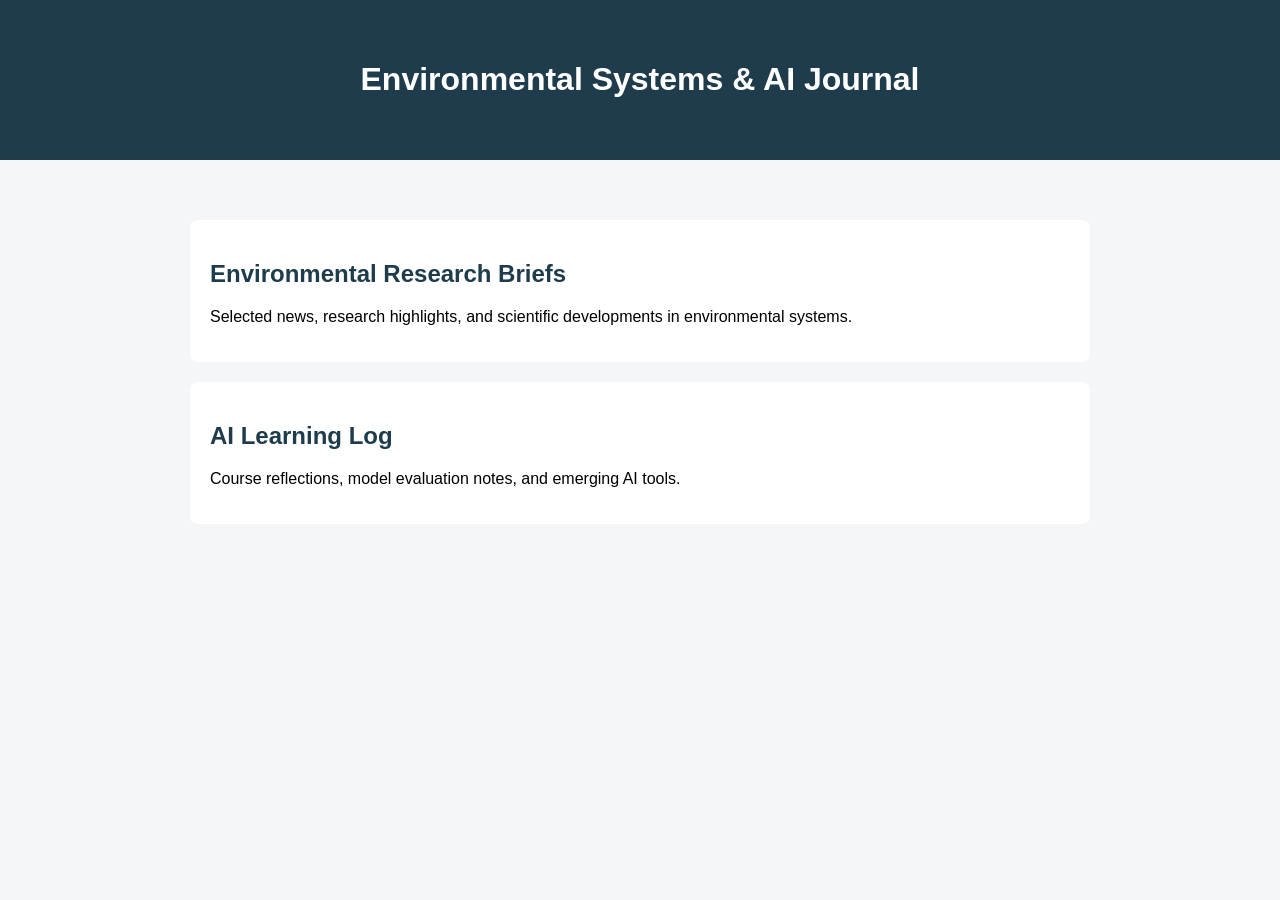
==== blog.html @ 83a3c61f "Update blog.html" ====
<!DOCTYPE html>
<html>
<head>
<meta charset="UTF-8">
<title>Environmental Systems & AI Research Notes</title>
<style>
body {
  font-family: Arial, sans-serif;
  margin: 0;
  background: #f4f6f8;
}
.header {
  background: #1f3c4d;
  color: white;
  padding: 40px;
  text-align: center;
}
.section {
  max-width: 900px;
  margin: 40px auto;
  padding: 20px;
}
.post {
  background: white;
  padding: 20px;
  margin-bottom: 20px;
  border-radius: 8px;
}
h2 {
  color: #1f3c4d;
}
a {
  color: #1f3c4d;
  text-decoration: none;
}
</style>
</head>

<body>

<div class="header">
 <h1>Environmental Systems & AI Journal</h1>
</div>

<div class="section">

<div class="post">
 <h2>Environmental Research Briefs</h2>
<p>Selected news, research highlights, and scientific developments in environmental systems.</p>
</div>

<div class="post">
 <h2>AI Learning Log</h2>
<p>Course reflections, model evaluation notes, and emerging AI tools.</p>
</div>

</div>

</body>
</html>
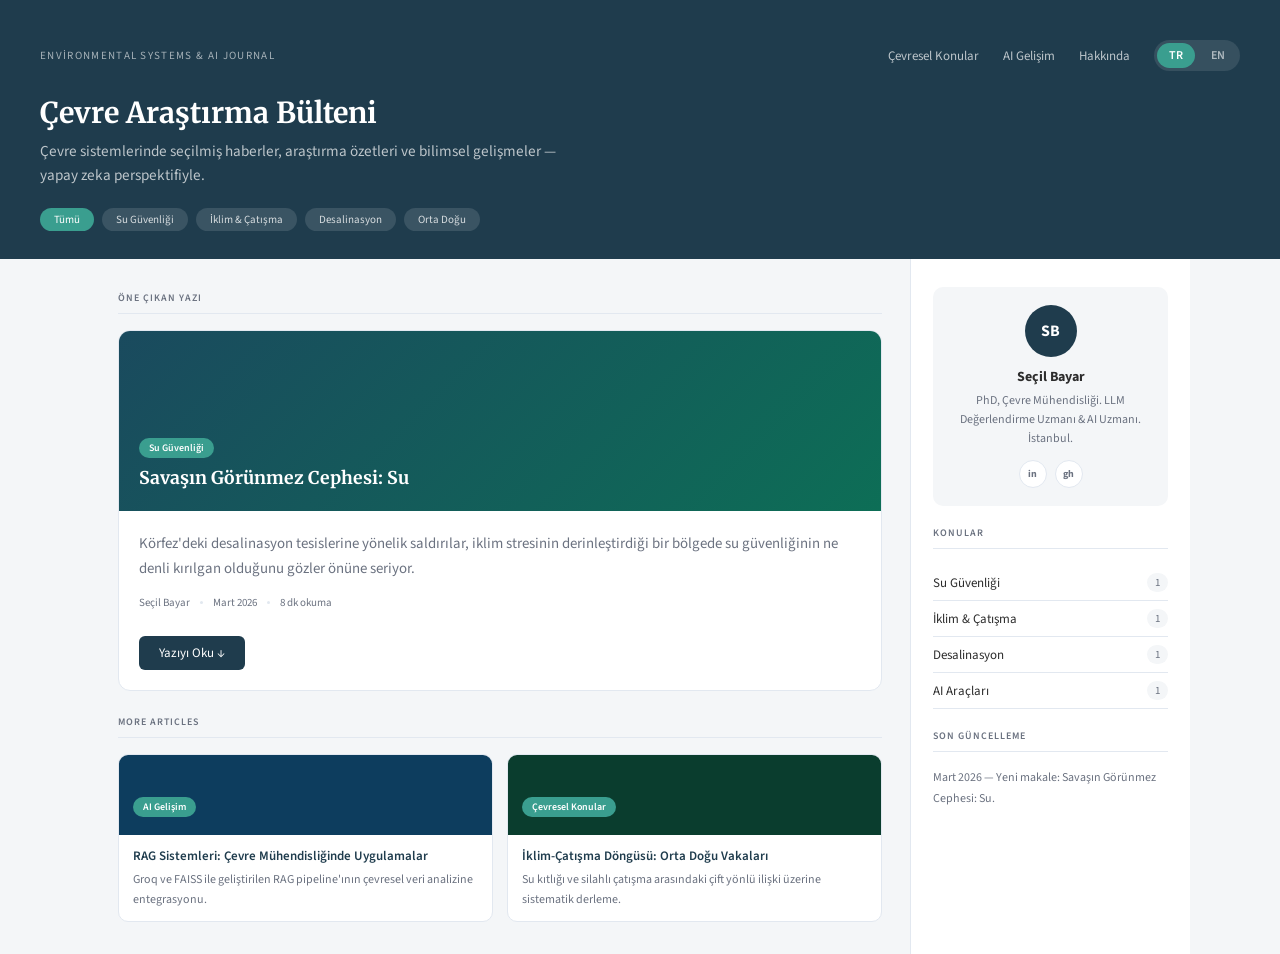
==== commit 8aa9f99f: "Update blog.html" ====
--- a/blog.html
+++ b/blog.html
@@ -1,60 +1,412 @@
 <!DOCTYPE html>
-<html>
+<html lang="tr">
 <head>
-<meta charset="UTF-8">
-<title>Environmental Systems & AI Research Notes</title>
-<style>
-body {
-  font-family: Arial, sans-serif;
-  margin: 0;
-  background: #f4f6f8;
+  <meta charset="UTF-8">
+  <meta name="viewport" content="width=device-width, initial-scale=1.0">
+  <title>Environmental Systems & AI Journal</title>
+  <link href="https://fonts.googleapis.com/css2?family=Merriweather:ital,wght@0,400;0,700;1,400&family=Source+Sans+3:wght@400;600;700&display=swap" rel="stylesheet">
+  <style>
+    :root { --teal-dark:#1f3c4d; --teal-mid:#2a5068; --accent:#3a9e8f; --accent-light:#e6f4f1; --bg:#f4f6f8; --white:#ffffff; --text:#2c2c2c; --text-muted:#6b7280; --border:#e2e8f0; }
+    * { box-sizing:border-box; margin:0; padding:0; }
+    body { font-family:'Source Sans 3',sans-serif; background:var(--bg); color:var(--text); }
+    .header { background:var(--teal-dark); color:white; padding:40px 40px 28px; }
+    .header-top { display:flex; justify-content:space-between; align-items:center; margin-bottom:24px; flex-wrap:wrap; gap:12px; }
+    .logo { font-size:11px; letter-spacing:0.12em; opacity:0.6; text-transform:uppercase; }
+    .header-right { display:flex; align-items:center; gap:24px; }
+    .nav { display:flex; gap:24px; }
+    .nav a { color:rgba(255,255,255,0.7); text-decoration:none; font-size:13px; }
+    .nav a:hover { color:white; }
+    .lang-switch { display:flex; gap:4px; background:rgba(255,255,255,0.1); border-radius:20px; padding:3px; }
+    .lang-btn { background:none; border:none; color:rgba(255,255,255,0.6); font-size:12px; font-weight:600; padding:4px 12px; border-radius:16px; cursor:pointer; font-family:'Source Sans 3',sans-serif; transition:all 0.2s; }
+    .lang-btn.active { background:var(--accent); color:white; }
+    .header h1 { font-family:'Merriweather',serif; font-size:1.8rem; font-weight:700; margin-bottom:8px; }
+    .header p { font-size:0.95rem; opacity:0.7; max-width:520px; line-height:1.6; }
+    .filter-row { display:flex; gap:8px; flex-wrap:wrap; margin-top:20px; }
+    .filter-pill { background:rgba(255,255,255,0.12); color:rgba(255,255,255,0.8); font-size:11px; padding:4px 14px; border-radius:20px; cursor:pointer; }
+    .filter-pill.active { background:var(--accent); color:white; }
+    .body-wrap { display:grid; grid-template-columns:1fr 280px; max-width:1100px; margin:0 auto; }
+    .main-col { padding:32px 28px; }
+    .sidebar { background:white; border-left:1px solid var(--border); padding:28px 22px; }
+    .section-label { font-size:10px; letter-spacing:0.1em; text-transform:uppercase; color:var(--text-muted); font-weight:600; margin-bottom:16px; padding-bottom:8px; border-bottom:0.5px solid var(--border); }
+    .featured-card { background:white; border:1px solid var(--border); border-radius:12px; overflow:hidden; margin-bottom:24px; }
+    .featured-img { height:180px; background:linear-gradient(135deg,#1a4a5e 0%,#0d6e56 100%); display:flex; align-items:flex-end; padding:20px; }
+    .tag { display:inline-block; background:var(--accent); color:white; font-size:10px; font-weight:600; padding:3px 10px; border-radius:12px; margin-bottom:8px; }
+    .featured-title { color:white; font-family:'Merriweather',serif; font-size:1.1rem; font-weight:700; line-height:1.4; }
+    .card-body { padding:20px; }
+    .card-body p { font-size:0.93rem; color:var(--text-muted); line-height:1.7; margin-bottom:14px; }
+    .card-meta { display:flex; align-items:center; gap:10px; font-size:11px; color:var(--text-muted); }
+    .meta-dot { width:3px; height:3px; border-radius:50%; background:var(--border); }
+    .read-more-btn { background:var(--teal-dark); color:white; border:none; padding:8px 20px; border-radius:6px; font-size:13px; cursor:pointer; font-family:'Source Sans 3',sans-serif; margin-top:4px; }
+    .read-more-btn:hover { background:var(--teal-mid); }
+    .article-content { display:none; padding:24px; border-top:1px solid var(--border); }
+    .article-content.open { display:block; }
+    .article-content h2 { font-family:'Merriweather',serif; font-size:1.05rem; color:var(--teal-dark); margin:24px 0 10px; }
+    .article-content h2:first-child { margin-top:0; }
+    .article-content p { font-size:0.95rem; line-height:1.85; color:#444; margin-bottom:14px; }
+    .map-wrap { margin:20px 0; border-radius:10px; overflow:hidden; border:1px solid var(--border); }
+    .references { background:var(--bg); border-radius:8px; padding:16px 20px; margin-top:20px; }
+    .references h3 { font-size:12px; font-weight:700; letter-spacing:0.08em; text-transform:uppercase; color:var(--text-muted); margin-bottom:10px; }
+    .references ol { padding-left:18px; }
+    .references li { font-size:12px; color:var(--text-muted); line-height:1.7; margin-bottom:4px; }
+    .card-grid { display:grid; grid-template-columns:1fr 1fr; gap:14px; margin-top:8px; }
+    .small-card { background:white; border:1px solid var(--border); border-radius:10px; overflow:hidden; }
+    .small-card-img { height:80px; display:flex; align-items:flex-end; padding:10px 14px; }
+    .small-card-img.blue { background:#0d3d5e; }
+    .small-card-img.green { background:#0a3d2e; }
+    .small-card-body { padding:12px 14px; }
+    .small-card-body h4 { font-size:13px; font-weight:600; margin-bottom:5px; color:var(--teal-dark); line-height:1.4; }
+    .small-card-body p { font-size:12px; color:var(--text-muted); line-height:1.6; }
+    .about-box { background:var(--bg); border-radius:10px; padding:18px; margin-bottom:20px; text-align:center; }
+    .avatar { width:52px; height:52px; border-radius:50%; background:var(--teal-dark); display:flex; align-items:center; justify-content:center; margin:0 auto 10px; font-size:16px; font-weight:700; color:white; }
+    .about-box h3 { font-size:14px; font-weight:700; margin-bottom:4px; }
+    .about-box p { font-size:12px; color:var(--text-muted); line-height:1.6; margin-bottom:12px; }
+    .social-row { display:flex; justify-content:center; gap:8px; }
+    .social-btn { width:28px; height:28px; border-radius:50%; background:white; border:1px solid var(--border); display:flex; align-items:center; justify-content:center; font-size:10px; color:var(--text-muted); text-decoration:none; font-weight:700; }
+    .social-btn:hover { background:var(--teal-dark); color:white; }
+    .topics-box { margin-bottom:20px; }
+    .topic-item { display:flex; justify-content:space-between; align-items:center; padding:8px 0; border-bottom:0.5px solid var(--border); font-size:13px; }
+    .topic-count { font-size:11px; color:var(--text-muted); background:var(--bg); padding:2px 8px; border-radius:10px; }
+    .update-box { font-size:12px; color:var(--text-muted); line-height:1.7; }
+    @media(max-width:768px){ .body-wrap{grid-template-columns:1fr;} .sidebar{border-left:none;border-top:1px solid var(--border);} .card-grid{grid-template-columns:1fr;} .header{padding:28px 20px 20px;} .main-col{padding:20px 16px;} }
+    .comment-section { margin-top:28px; padding-top:24px; border-top:1px solid var(--border); }
+    .comment-title { font-family:'Merriweather',serif; font-size:1rem; color:var(--teal-dark); margin-bottom:16px; }
+    .comment-form { display:flex; flex-direction:column; gap:10px; margin-bottom:24px; }
+    .comment-input { padding:10px 14px; border:1px solid var(--border); border-radius:8px; font-size:13px; font-family:'Source Sans 3',sans-serif; background:var(--bg); color:var(--text); outline:none; }
+    .comment-input:focus { border-color:var(--accent); }
+    .comment-textarea { padding:10px 14px; border:1px solid var(--border); border-radius:8px; font-size:13px; font-family:'Source Sans 3',sans-serif; background:var(--bg); color:var(--text); resize:vertical; min-height:90px; outline:none; }
+    .comment-textarea:focus { border-color:var(--accent); }
+    .comment-btn { align-self:flex-start; background:var(--teal-dark); color:white; border:none; padding:9px 22px; border-radius:6px; font-size:13px; cursor:pointer; font-family:'Source Sans 3',sans-serif; }
+    .comment-btn:hover { background:var(--teal-mid); }
+    .comment-item { background:var(--bg); border-radius:8px; padding:14px 16px; margin-bottom:10px; }
+    .comment-item-name { font-size:13px; font-weight:600; color:var(--teal-dark); margin-bottom:4px; }
+    .comment-item-text { font-size:13px; color:#444; line-height:1.6; }
+    .comment-item-date { font-size:11px; color:var(--text-muted); margin-top:4px; }
+  </style>
+</head>
+<body>
+
+<div class="header">
+  <div class="header-top">
+    <div class="logo">Environmental Systems & AI Journal</div>
+    <div class="header-right">
+      <nav class="nav">
+        <a href="#" class="lang-aware" data-tr="Çevresel Konular" data-en="Environmental Topics">Çevresel Konular</a>
+        <a href="#" class="lang-aware" data-tr="AI Gelişim" data-en="AI Progress">AI Gelişim</a>
+        <a href="#" class="lang-aware" data-tr="Hakkında" data-en="About">Hakkında</a>
+      </nav>
+      <div class="lang-switch">
+        <button class="lang-btn active" onclick="setLang('tr',event)">TR</button>
+        <button class="lang-btn" onclick="setLang('en',event)">EN</button>
+      </div>
+    </div>
+  </div>
+  <h1 class="lang-aware" data-tr="Çevre Araştırma Bülteni" data-en="Environmental Research Briefs">Çevre Araştırma Bülteni</h1>
+  <p class="lang-aware" data-tr="Çevre sistemlerinde seçilmiş haberler, araştırma özetleri ve bilimsel gelişmeler — yapay zeka perspektifiyle." data-en="Selected news, research highlights, and scientific developments in environmental systems — through an AI-informed lens.">Çevre sistemlerinde seçilmiş haberler, araştırma özetleri ve bilimsel gelişmeler — yapay zeka perspektifiyle.</p>
+  <div class="filter-row">
+    <div class="filter-pill active lang-aware" data-tr="Tümü" data-en="All">Tümü</div>
+    <div class="filter-pill lang-aware" data-tr="Su Güvenliği" data-en="Water Security">Su Güvenliği</div>
+    <div class="filter-pill lang-aware" data-tr="İklim & Çatışma" data-en="Climate & Conflict">İklim & Çatışma</div>
+    <div class="filter-pill lang-aware" data-tr="Desalinasyon" data-en="Desalination">Desalinasyon</div>
+    <div class="filter-pill lang-aware" data-tr="Orta Doğu" data-en="Middle East">Orta Doğu</div>
+  </div>
+</div>
+
+<div class="body-wrap">
+  <div class="main-col">
+    <div class="section-label lang-aware" data-tr="Öne Çıkan Yazı" data-en="Featured Article">Öne Çıkan Yazı</div>
+
+    <div class="featured-card">
+      <div class="featured-img">
+        <div>
+          <span class="tag lang-aware" data-tr="Su Güvenliği" data-en="Water Security">Su Güvenliği</span>
+          <div class="featured-title lang-aware" data-tr="Savaşın Görünmez Cephesi: Su" data-en="The Silent Front: Water">Savaşın Görünmez Cephesi: Su</div>
+        </div>
+      </div>
+      <div class="card-body">
+        <p class="lang-aware" data-tr="Körfez'deki desalinasyon tesislerine yönelik saldırılar, iklim stresinin derinleştirdiği bir bölgede su güvenliğinin ne denli kırılgan olduğunu gözler önüne seriyor." data-en="Strikes on Gulf desalination plants reveal just how fragile water security is in a region already under severe climate stress.">Körfez'deki desalinasyon tesislerine yönelik saldırılar, iklim stresinin derinleştirdiği bir bölgede su güvenliğinin ne denli kırılgan olduğunu gözler önüne seriyor.</p>
+        <div class="card-meta">
+          <span>Seçil Bayar</span><div class="meta-dot"></div>
+          <span class="lang-aware" data-tr="Mart 2026" data-en="March 2026">Mart 2026</span><div class="meta-dot"></div>
+          <span class="lang-aware" data-tr="8 dk okuma" data-en="8 min read">8 dk okuma</span>
+        </div>
+        <br>
+        <button class="read-more-btn" onclick="toggleArticle(this)" data-tr-open="Yazıyı Oku ↓" data-tr-close="Kapat ↑" data-en-open="Read Article ↓" data-en-close="Close ↑">Yazıyı Oku ↓</button>
+      </div>
+
+      <div class="article-content" id="article-main">
+
+        <!-- TÜRKÇE -->
+        <div class="lang-tr">
+          <h2>Körfez'in Paradoksu</h2>
+          <p>Mart 2026. Orta Doğu'da çatışmalar alevlenirken dünya gözlerini füzelere ve savaş uçaklarına dikti. Ama bu savaşın sessiz cephesinde bambaşka bir hedef vardı: su.</p>
+          <p>Körfez bölgesi, yeraltında muazzam petrol ve doğalgaz rezervleri barındıran, bu zenginliğiyle dünya ekonomisini derinden etkileyen bir coğrafya. Ancak aynı topraklar, bir o kadar ciddi bir yokluğu da barındırıyor: tatlı su. Dünyanın en zengin petrol ülkeleri, aynı zamanda dünyanın en susuz ülkeleri.</p>
+          <h2>Su Kıtlığı</h2>
+          <p>Körfez'de yıllık yağış miktarı ortalama 70 ile 130 milimetre arasında — bazı noktalarda ise yağmur neredeyse hiç yağmıyor. NASA verilerine göre Orta Doğu, 1998'den bu yana son 900 yılın en şiddetli kuraklığını yaşıyor. Dünyanın en su stresli 10 ülkesinin 7'si bu bölgede bulunuyor; bu ülkelerde yıllık su çekimi, yenilenebilir su kaynaklarının sekiz katına ulaşıyor. BM Dünya Su Kalkınma Raporu 2024'e göre bölge nüfusunun yüzde 83'ü aşırı yüksek su stresi altında yaşıyor. Bahreyn, Kuveyt, Umman ve Katar en kritik ülkeler arasında yer alıyor.</p>
+          <h2>Desalinasyon: Hayati Çözüm, Kırılgan Sistem</h2>
+          <p>Bu koşullar altında Körfez ülkeleri 1938'den bu yana deniz suyunu arıtarak içme suyuna dönüştüren desalinasyon tesislerine yöneldi. Bugün Kuveyt'in içme suyunun yüzde 90'ı, Umman'ın yüzde 86'sı, Suudi Arabistan'ın yüzde 70'i bu tesislerden geliyor. Körfez bölgesi, dünyada üretilen desalinize suyun yaklaşık yüzde 40'ını tek başına karşılıyor; bölge kıyılarında 400'den fazla tesis faaliyet gösteriyor. Ancak bu sistem son derece kırılgan: büyük şehirlerin suyu yalnızca birkaç büyük tesise bağlı. Üstelik tesislerin büyük çoğunluğu elektrik santralleriyle birlikte çalışıyor — yani enerji altyapısına yapılan bir saldırı, su üretimini de anında sekteye uğratabiliyor. Bu kırılganlık yeni değil: 1990-1991 Körfez Savaşı'nda Irak kuvvetleri Kuveyt'in desalinasyon kapasitesinin büyük bölümünü kasıtlı olarak tahrip etmişti. O emsal, bugün yeniden gündemin merkezine oturdu.</p>
+          <h2>Saldırılar: Bir Bölge Tehdit Altında</h2>
+          <p>Mart 2026'daki çatışmalar su altyapısını doğrudan hedef aldı. ABD, Bahreyn'deki Jufair üssünden fırlatılan füzelerle İran'ın Hürmüz Boğazı girişindeki Qeshm Adası'ndaki desalinasyon tesisini vurdu. İran Dışişleri Bakanlığı'na göre bu saldırı 30 köyün su tedarikini doğrudan etkiledi; binlerce kişi güvensiz su kaynaklarına yönelmek zorunda kaldı ve bölgede su kaynaklı hastalık riski önemli ölçüde arttı. BM Üniversitesi Su, Çevre ve Sağlık Enstitüsü Direktörü Kaveh Madani bu saldırıyı "bölge için bir alarm zili" olarak nitelendirdi.</p>
+          <p>Ancak Qeshm tek hedef değildi. Aynı günlerde İran'ın insansız hava aracıyla Bahreyn'deki bir desalinasyon tesisine de zarar verdiği açıklandı. BAE'deki Fujairah'ta bir güç ve su kompleksine yakın füze enkazı düştü. Dubai'nin Jebel Ali limanına düzenlenen saldırı ise şehrin yıllık 600 milyon metreküpten fazla su ürettiği 43 desalinasyon ünitesine tehlikeli biçimde yaklaştı. Kuveyt'te ele geçirilen bir insansız hava aracının enkazı Doha West Güç ve Su Tesisi'nde yangına yol açtı.</p>
+          <p>Analistler bu tablonun tesadüf olmadığını vurguluyor: su tesisleri sabit, kıyısal ve yüksek değerli hedefler — stratejik açıdan son derece cazip. İran'ın ayda yaklaşık 10.000 drone üretme kapasitesine sahip olduğu düşünüldüğünde tehdidin boyutu daha da netleşiyor.</p>
+          <p>Bu saldırılar uluslararası hukuk açısından da ciddi sorular doğurdu: Cenevre Sözleşmeleri, sivil halkın hayatta kalması için zorunlu su tesislerine yönelik saldırıları açıkça yasaklıyor.</p>
+          <div class="map-wrap">
+            <svg width="100%" viewBox="0 0 960 700" style="font-family:sans-serif;display:block;">
+              <rect x="3" y="3" width="954" height="694" rx="10" fill="none" stroke="#1f3c4d" stroke-width="1.5"/>
+              <text x="480" y="32" text-anchor="middle" fill="#1f3c4d" font-size="14" font-weight="700">Mart 2026 — Saldırıya Uğrayan Su Altyapısı Tesisleri</text>
+              <text x="480" y="50" text-anchor="middle" fill="#6b7280" font-size="11">Körfez bölgesinde beş kritik nokta tehdit altına girdi</text>
+              <ellipse cx="480" cy="340" rx="205" ry="88" fill="#b8d4e8"/>
+              <ellipse cx="668" cy="306" rx="58" ry="28" fill="#8fb8d4"/>
+              <path d="M215,215 Q288,190 365,198 Q442,205 512,193 Q574,184 632,206 Q679,222 699,260 Q687,281 664,291 Q631,285 598,291 Q564,297 540,308 Q518,318 495,322 Q470,320 445,314 Q419,310 393,307 Q362,304 331,307 Q308,311 285,315 Q263,318 240,310 Q218,297 204,281 Q190,262 215,237Z" fill="#e8f0d8" stroke="#c4bfb0" stroke-width="0.8"/>
+              <path d="M192,358 Q235,344 278,338 Q322,333 366,335 Q410,336 453,335 Q496,333 536,330 Q572,327 603,324 Q634,321 654,327 Q665,344 658,366 Q641,388 606,398 Q562,408 517,412 Q463,415 407,416 Q351,417 298,415 Q252,408 219,397 Q188,385 177,369Z" fill="#f5e6d0" stroke="#c4bfb0" stroke-width="0.8"/>
+              <ellipse cx="326" cy="338" rx="18" ry="12" fill="#f0d8e0" stroke="#c4bfb0" stroke-width="0.8"/>
+              <path d="M180,296 Q194,283 210,287 Q221,295 224,311 Q222,331 211,344 Q200,354 188,356 Q175,351 172,333 Q169,314 180,296Z" fill="#e8ddf5" stroke="#c4bfb0" stroke-width="0.8"/>
+              <path d="M632,206 Q666,210 699,224 Q727,237 748,255 Q764,270 767,290 Q764,310 752,322 Q737,333 716,337 Q694,340 674,335 Q655,330 639,321 Q622,311 610,302 Q599,294 595,288 Q602,281 616,275 Q632,268 645,259 Q660,247 668,233 Q657,217 635,210 Q633,207 632,206Z" fill="#d8eee0" stroke="#c4bfb0" stroke-width="0.8"/>
+              <text x="438" y="244" text-anchor="middle" fill="#6b7a85" font-size="11" font-style="italic">İRAN</text>
+              <text x="422" y="382" text-anchor="middle" fill="#6b7a85" font-size="10" font-style="italic">SUUDİ ARABİSTAN</text>
+              <text x="196" y="324" text-anchor="middle" fill="#6b7a85" font-size="9" font-style="italic">KVT</text>
+              <text x="700" y="268" text-anchor="middle" fill="#6b7a85" font-size="9" font-style="italic">BAE</text>
+              <text x="326" y="340" text-anchor="middle" fill="#6b7a85" font-size="8">BHR</text>
+              <text x="562" y="294" text-anchor="middle" fill="#4a6878" font-size="9" font-style="italic">Hürmüz Boğazı</text>
+              <text x="420" y="318" text-anchor="middle" fill="#4a6878" font-size="9" font-style="italic">Körfez</text>
+              <line x1="572" y1="268" x2="80" y2="100" stroke="#c0392b" stroke-width="1" stroke-dasharray="5 3"/>
+              <line x1="315" y1="334" x2="80" y2="230" stroke="#c0392b" stroke-width="1" stroke-dasharray="5 3"/>
+              <line x1="695" y1="232" x2="790" y2="110" stroke="#e67e22" stroke-width="1" stroke-dasharray="5 3"/>
+              <line x1="685" y1="318" x2="790" y2="460" stroke="#e67e22" stroke-width="1" stroke-dasharray="5 3"/>
+              <line x1="188" y1="340" x2="80" y2="490" stroke="#e67e22" stroke-width="1" stroke-dasharray="5 3"/>
+              <rect x="20" y="65" width="178" height="44" rx="5" fill="#1f3c4d"/>
+              <text x="30" y="82" fill="white" font-size="11" font-weight="500">Qeshm Adası — İran</text>
+              <text x="30" y="98" fill="#9fcec4" font-size="10">ABD hava saldırısı · 30 köy</text>
+              <rect x="20" y="198" width="178" height="44" rx="5" fill="#1f3c4d"/>
+              <text x="30" y="215" fill="white" font-size="11" font-weight="500">Bahreyn Tesisi</text>
+              <text x="30" y="231" fill="#9fcec4" font-size="10">İran drone saldırısı</text>
+              <rect x="762" y="78" width="178" height="44" rx="5" fill="#1f3c4d"/>
+              <text x="772" y="95" fill="white" font-size="11" font-weight="500">Fujairah F1 — BAE</text>
+              <text x="772" y="111" fill="#f0c070" font-size="10">Füze enkazı yakınına düştü</text>
+              <rect x="762" y="430" width="168" height="44" rx="5" fill="#1f3c4d"/>
+              <text x="772" y="447" fill="white" font-size="11" font-weight="500">Jebel Ali — Dubai</text>
+              <text x="772" y="463" fill="#f0c070" font-size="10">Saldırı tesise yaklaştı</text>
+              <rect x="20" y="460" width="178" height="44" rx="5" fill="#1f3c4d"/>
+              <text x="30" y="477" fill="white" font-size="11" font-weight="500">Doha West — Kuveyt</text>
+              <text x="30" y="493" fill="#f0c070" font-size="10">Drone enkazı, yangın çıktı</text>
+              <circle cx="580" cy="272" r="9" fill="#c0392b" stroke="white" stroke-width="2"/>
+              <text x="580" y="276" text-anchor="middle" fill="white" font-size="10" font-weight="500">1</text>
+              <circle cx="326" cy="338" r="9" fill="#c0392b" stroke="white" stroke-width="2"/>
+              <text x="326" y="342" text-anchor="middle" fill="white" font-size="10" font-weight="500">2</text>
+              <circle cx="700" cy="226" r="9" fill="#e67e22" stroke="white" stroke-width="2"/>
+              <text x="700" y="230" text-anchor="middle" fill="white" font-size="10" font-weight="500">3</text>
+              <circle cx="690" cy="335" r="9" fill="#e67e22" stroke="white" stroke-width="2"/>
+              <text x="690" y="339" text-anchor="middle" fill="white" font-size="10" font-weight="500">4</text>
+              <circle cx="196" cy="334" r="9" fill="#e67e22" stroke="white" stroke-width="2"/>
+              <text x="196" y="338" text-anchor="middle" fill="white" font-size="10" font-weight="500">5</text>
+              <rect x="380" y="590" width="200" height="64" rx="6" fill="#1f3c4d"/>
+              <circle cx="400" cy="609" r="7" fill="#c0392b" stroke="white" stroke-width="1.5"/>
+              <text x="414" y="613" fill="white" font-size="11">Doğrudan hasar</text>
+              <circle cx="400" cy="635" r="7" fill="#e67e22" stroke="white" stroke-width="1.5"/>
+              <text x="414" y="639" fill="white" font-size="11">Yakın tehlike</text>
+            </svg>
+          </div>
+          <h2>Bölgesel ve Küresel Etkiler</h2>
+          <p>Bu saldırıların etkileri yalnızca bölgeyle sınırlı kalmıyor. İran'ın Hürmüz Boğazı'nı kapatmasıyla dünya petrol ticaretinin yaklaşık yüzde 20'si sekteye uğradı; petrol tankerleri Afrika'nın etrafından dolaşmak zorunda kaldı. Dünya gübre ticaretinin üçte biri de bu boğazdan geçtiği için küresel gıda fiyatları üzerinde ciddi bir baskı oluştu. Uzmanlar asıl tehlikenin önümüzdeki aylarda su kıtlığı olarak kendini göstereceği konusunda uyarıyor. Global Water Intelligence'tan Ed Cullinane durumu şöyle özetliyor: süregelen saldırılar, ekonomik kriz ve ciddi bir su kıtlığıyla birlikte bu yazın nasıl geçeceğini düşünmek bile zor.</p>
+          <div class="references">
+            <h3>Kaynaklar</h3>
+            <ol>
+              <li>BM Dünya Su Kalkınma Raporu, 2024</li>
+              <li>NASA Jet Propulsion Laboratory — Orta Doğu Kuraklık Araştırması, 2022</li>
+              <li>World Resources Institute — Aqueduct Water Risk Atlas, 2023</li>
+              <li>Global Water Intelligence — Gulf Desalination Report</li>
+              <li>Baker Institute / Rice University — GCC Water Security Analysis</li>
+              <li>CSIS — Water and Conflict in the Middle East</li>
+              <li>Pacific Institute — Water Conflict Chronology, 2023</li>
+              <li>BM Üniversitesi Su, Çevre ve Sağlık Enstitüsü — Kaveh Madani, 2026</li>
+              <li>Sembcorp Industries — Fujairah F1 Açıklaması, Mart 2026</li>
+              <li>Cenevre Sözleşmeleri Ek Protokol I, Madde 54 — ICRC</li>
+              <li>ScienceDirect — Desalination and Climate Change, 2025</li>
+              <li>Peter Gleick — Water as a Weapon of War, Springer, 2019</li>
+            </ol>
+          </div>
+        </div>
+
+        <!-- ENGLISH -->
+        <div class="lang-en" style="display:none;">
+          <h2>The Gulf's Paradox</h2>
+          <p>March 2026. As conflicts escalated across the Middle East, the world's eyes turned to missiles and fighter jets. But on the quieter front of this war, there was a very different target: water.</p>
+          <p>The Gulf region sits on some of the world's most enormous oil and gas reserves — wealth that shapes the global economy. Yet beneath that same surface lies an equally serious absence: fresh water. The world's richest oil nations are, at the same time, among its most water-scarce.</p>
+          <h2>Water Scarcity</h2>
+          <p>Annual rainfall across the Gulf averages between 70 and 130 millimeters — and in some areas, it barely rains at all. According to NASA, the Middle East has been experiencing its worst drought in 900 years since 1998. Seven of the world's ten most water-stressed countries are in this region, where annual water withdrawals reach up to eight times the available renewable supply. The UN World Water Development Report 2024 found that 83% of the region's population lives under extremely high water stress. Bahrain, Kuwait, Oman, and Qatar rank among the most critical cases.</p>
+          <h2>Desalination: A Vital Solution, a Fragile System</h2>
+          <p>Faced with these conditions, Gulf states have been turning to desalination — converting seawater into drinking water — since 1938. Today, 90% of Kuwait's drinking water, 86% of Oman's, and 70% of Saudi Arabia's comes from these plants. The Gulf alone accounts for roughly 40% of the world's desalinated water, with over 400 facilities operating along its coastline. But the system is deeply fragile: entire cities depend on just a handful of large plants. Most of them run alongside power stations — meaning an attack on the energy grid can knock out water production just as quickly. This vulnerability isn't new. During the 1990–1991 Gulf War, Iraqi forces deliberately destroyed much of Kuwait's desalination capacity. That precedent has come back into sharp focus.</p>
+          <h2>Attacks: A Region Under Threat</h2>
+          <p>The March 2026 conflict struck water infrastructure directly. The US launched missiles from the Jufair base in Bahrain, hitting a desalination plant on Iran's Qeshm Island at the entrance to the Strait of Hormuz. According to Iran's Foreign Ministry, the strike disrupted water supply to 30 villages, forcing thousands to turn to unsafe water sources and significantly raising the risk of waterborne illness in the area. Kaveh Madani, Director of the UN University's Institute for Water, Environment and Health, called the attack "a wake-up call for the region."</p>
+          <p>But Qeshm was not the only target. In the same period, Iran was reported to have damaged a desalination plant in Bahrain with a drone. Missile debris landed near a power and water complex in Fujairah, UAE. A strike on Dubai's Jebel Ali port came dangerously close to the city's 43 desalination units, which produce over 600 million cubic meters of water annually. And in Kuwait, debris from an intercepted drone caused a fire at the Doha West Power and Water Station.</p>
+          <p>Analysts point out that none of this is coincidental: water facilities are fixed, coastal, high-value targets — strategically hard to resist. With Iran reportedly capable of producing around 10,000 drones per month, the scale of the threat becomes even clearer.</p>
+          <p>These attacks also raise serious questions under international law. The Geneva Conventions explicitly prohibit attacks on water facilities essential to civilian survival.</p>
+          <div class="map-wrap">
+            <svg width="100%" viewBox="0 0 960 700" style="font-family:sans-serif;display:block;">
+              <rect x="3" y="3" width="954" height="694" rx="10" fill="none" stroke="#1f3c4d" stroke-width="1.5"/>
+              <text x="480" y="32" text-anchor="middle" fill="#1f3c4d" font-size="14" font-weight="700">March 2026 — Water Infrastructure Under Attack</text>
+              <text x="480" y="50" text-anchor="middle" fill="#6b7280" font-size="11">Five critical sites threatened across the Gulf region</text>
+              <ellipse cx="480" cy="340" rx="205" ry="88" fill="#b8d4e8"/>
+              <ellipse cx="668" cy="306" rx="58" ry="28" fill="#8fb8d4"/>
+              <path d="M215,215 Q288,190 365,198 Q442,205 512,193 Q574,184 632,206 Q679,222 699,260 Q687,281 664,291 Q631,285 598,291 Q564,297 540,308 Q518,318 495,322 Q470,320 445,314 Q419,310 393,307 Q362,304 331,307 Q308,311 285,315 Q263,318 240,310 Q218,297 204,281 Q190,262 215,237Z" fill="#e8f0d8" stroke="#c4bfb0" stroke-width="0.8"/>
+              <path d="M192,358 Q235,344 278,338 Q322,333 366,335 Q410,336 453,335 Q496,333 536,330 Q572,327 603,324 Q634,321 654,327 Q665,344 658,366 Q641,388 606,398 Q562,408 517,412 Q463,415 407,416 Q351,417 298,415 Q252,408 219,397 Q188,385 177,369Z" fill="#f5e6d0" stroke="#c4bfb0" stroke-width="0.8"/>
+              <ellipse cx="326" cy="338" rx="18" ry="12" fill="#f0d8e0" stroke="#c4bfb0" stroke-width="0.8"/>
+              <path d="M180,296 Q194,283 210,287 Q221,295 224,311 Q222,331 211,344 Q200,354 188,356 Q175,351 172,333 Q169,314 180,296Z" fill="#e8ddf5" stroke="#c4bfb0" stroke-width="0.8"/>
+              <path d="M632,206 Q666,210 699,224 Q727,237 748,255 Q764,270 767,290 Q764,310 752,322 Q737,333 716,337 Q694,340 674,335 Q655,330 639,321 Q622,311 610,302 Q599,294 595,288 Q602,281 616,275 Q632,268 645,259 Q660,247 668,233 Q657,217 635,210 Q633,207 632,206Z" fill="#d8eee0" stroke="#c4bfb0" stroke-width="0.8"/>
+              <text x="438" y="244" text-anchor="middle" fill="#6b7a85" font-size="11" font-style="italic">IRAN</text>
+              <text x="422" y="382" text-anchor="middle" fill="#6b7a85" font-size="10" font-style="italic">SAUDI ARABIA</text>
+              <text x="196" y="324" text-anchor="middle" fill="#6b7a85" font-size="9" font-style="italic">KWT</text>
+              <text x="700" y="268" text-anchor="middle" fill="#6b7a85" font-size="9" font-style="italic">UAE</text>
+              <text x="326" y="340" text-anchor="middle" fill="#6b7a85" font-size="8">BHR</text>
+              <text x="554" y="294" text-anchor="middle" fill="#4a6878" font-size="9" font-style="italic">Strait of Hormuz</text>
+              <text x="420" y="318" text-anchor="middle" fill="#4a6878" font-size="9" font-style="italic">The Gulf</text>
+              <line x1="572" y1="268" x2="80" y2="100" stroke="#c0392b" stroke-width="1" stroke-dasharray="5 3"/>
+              <line x1="315" y1="334" x2="80" y2="230" stroke="#c0392b" stroke-width="1" stroke-dasharray="5 3"/>
+              <line x1="695" y1="232" x2="790" y2="110" stroke="#e67e22" stroke-width="1" stroke-dasharray="5 3"/>
+              <line x1="685" y1="318" x2="790" y2="460" stroke="#e67e22" stroke-width="1" stroke-dasharray="5 3"/>
+              <line x1="188" y1="340" x2="80" y2="490" stroke="#e67e22" stroke-width="1" stroke-dasharray="5 3"/>
+              <rect x="20" y="65" width="178" height="44" rx="5" fill="#1f3c4d"/>
+              <text x="30" y="82" fill="white" font-size="11" font-weight="500">Qeshm Island — Iran</text>
+              <text x="30" y="98" fill="#9fcec4" font-size="10">US airstrike · 30 villages</text>
+              <rect x="20" y="198" width="178" height="44" rx="5" fill="#1f3c4d"/>
+              <text x="30" y="215" fill="white" font-size="11" font-weight="500">Bahrain Desalination Plant</text>
+              <text x="30" y="231" fill="#9fcec4" font-size="10">Iranian drone strike</text>
+              <rect x="762" y="78" width="178" height="44" rx="5" fill="#1f3c4d"/>
+              <text x="772" y="95" fill="white" font-size="11" font-weight="500">Fujairah F1 — UAE</text>
+              <text x="772" y="111" fill="#f0c070" font-size="10">Missile debris nearby</text>
+              <rect x="762" y="430" width="168" height="44" rx="5" fill="#1f3c4d"/>
+              <text x="772" y="447" fill="white" font-size="11" font-weight="500">Jebel Ali — Dubai</text>
+              <text x="772" y="463" fill="#f0c070" font-size="10">Strike dangerously close</text>
+              <rect x="20" y="460" width="178" height="44" rx="5" fill="#1f3c4d"/>
+              <text x="30" y="477" fill="white" font-size="11" font-weight="500">Doha West — Kuwait</text>
+              <text x="30" y="493" fill="#f0c070" font-size="10">Drone debris caused fire</text>
+              <circle cx="580" cy="272" r="9" fill="#c0392b" stroke="white" stroke-width="2"/>
+              <text x="580" y="276" text-anchor="middle" fill="white" font-size="10" font-weight="500">1</text>
+              <circle cx="326" cy="338" r="9" fill="#c0392b" stroke="white" stroke-width="2"/>
+              <text x="326" y="342" text-anchor="middle" fill="white" font-size="10" font-weight="500">2</text>
+              <circle cx="700" cy="226" r="9" fill="#e67e22" stroke="white" stroke-width="2"/>
+              <text x="700" y="230" text-anchor="middle" fill="white" font-size="10" font-weight="500">3</text>
+              <circle cx="690" cy="335" r="9" fill="#e67e22" stroke="white" stroke-width="2"/>
+              <text x="690" y="339" text-anchor="middle" fill="white" font-size="10" font-weight="500">4</text>
+              <circle cx="196" cy="334" r="9" fill="#e67e22" stroke="white" stroke-width="2"/>
+              <text x="196" y="338" text-anchor="middle" fill="white" font-size="10" font-weight="500">5</text>
+              <rect x="380" y="590" width="200" height="64" rx="6" fill="#1f3c4d"/>
+              <circle cx="400" cy="609" r="7" fill="#c0392b" stroke="white" stroke-width="1.5"/>
+              <text x="414" y="613" fill="white" font-size="11">Direct damage</text>
+              <circle cx="400" cy="635" r="7" fill="#e67e22" stroke="white" stroke-width="1.5"/>
+              <text x="414" y="639" fill="white" font-size="11">Near miss</text>
+            </svg>
+          </div>
+          <h2>Regional and Global Implications</h2>
+          <p>The impact of these strikes extends well beyond the region. Iran's closure of the Strait of Hormuz disrupted roughly 20% of global oil trade, forcing tankers to reroute around Africa. Since about a third of the world's fertilizer trade also passes through the strait, global food prices have come under significant pressure. Experts warn that the real crisis may still be coming — in the form of acute water shortages over the months ahead. Ed Cullinane of Global Water Intelligence puts it plainly: with ongoing strikes, an economic crisis, and a serious water shortage all converging, it is hard to even imagine how this summer will unfold.</p>
+          <div class="references">
+            <h3>References</h3>
+            <ol>
+              <li>UN World Water Development Report, 2024</li>
+              <li>NASA Jet Propulsion Laboratory — Middle East Drought Study, 2022</li>
+              <li>World Resources Institute — Aqueduct Water Risk Atlas, 2023</li>
+              <li>Global Water Intelligence — Gulf Desalination Report</li>
+              <li>Baker Institute / Rice University — GCC Water Security Analysis</li>
+              <li>CSIS — Water and Conflict in the Middle East</li>
+              <li>Pacific Institute — Water Conflict Chronology, 2023</li>
+              <li>UN University Institute for Water, Environment and Health — Kaveh Madani, 2026</li>
+              <li>Sembcorp Industries — Fujairah F1 Statement, March 2026</li>
+              <li>Geneva Conventions Additional Protocol I, Article 54 — ICRC</li>
+              <li>ScienceDirect — Desalination and Climate Change, 2025</li>
+              <li>Peter Gleick — Water as a Weapon of War, Springer, 2019</li>
+            </ol>
+          </div>
+        </div>
+
+        <!-- YORUM ALANI -->
+        <div class="comment-section">
+          <h3 class="comment-title lang-aware" data-tr="Yorumlar" data-en="Comments">Yorumlar</h3>
+          <div class="comment-form">
+            <input type="text" class="comment-input" id="comment-name" placeholder="Adınız">
+            <textarea class="comment-textarea" id="comment-text" placeholder="Yorumunuzu yazın..."></textarea>
+            <button class="comment-btn lang-aware" data-tr="Yorum Gönder" data-en="Submit" onclick="submitComment()">Yorum Gönder</button>
+          </div>
+          <div id="comments-list"></div>
+        </div>
+
+      </div>
+    </div>
+
+    <div class="section-label lang-aware" data-tr="DİĞER YAZILAR" data-en="MORE ARTICLES" style="margin-top:8px;">MORE ARTICLES</div>
+    <div class="card-grid">
+      <div class="small-card">
+        <div class="small-card-img blue"><span class="tag lang-aware" style="font-size:10px;" data-tr="AI Gelişim" data-en="AI Progress">AI Gelişim</span></div>
+        <div class="small-card-body">
+          <h4 class="lang-aware" data-tr="RAG Sistemleri: Çevre Mühendisliğinde Uygulamalar" data-en="RAG Systems: Applications in Environmental Engineering">RAG Sistemleri: Çevre Mühendisliğinde Uygulamalar</h4>
+          <p class="lang-aware" data-tr="Groq ve FAISS ile geliştirilen RAG pipeline'ının çevresel veri analizine entegrasyonu." data-en="Integrating a Groq and FAISS-powered RAG pipeline into environmental data analysis.">Groq ve FAISS ile geliştirilen RAG pipeline'ının çevresel veri analizine entegrasyonu.</p>
+        </div>
+      </div>
+      <div class="small-card">
+        <div class="small-card-img green"><span class="tag lang-aware" style="font-size:10px;" data-tr="Çevresel Konular" data-en="Environmental Topics">Çevresel Konular</span></div>
+        <div class="small-card-body">
+          <h4 class="lang-aware" data-tr="İklim-Çatışma Döngüsü: Orta Doğu Vakaları" data-en="The Climate-Conflict Cycle: Middle East Cases">İklim-Çatışma Döngüsü: Orta Doğu Vakaları</h4>
+          <p class="lang-aware" data-tr="Su kıtlığı ve silahlı çatışma arasındaki çift yönlü ilişki üzerine sistematik derleme." data-en="A systematic review on the bidirectional relationship between water scarcity and armed conflict.">Su kıtlığı ve silahlı çatışma arasındaki çift yönlü ilişki üzerine sistematik derleme.</p>
+        </div>
+      </div>
+    </div>
+  </div>
+
+  <div class="sidebar">
+    <div class="about-box">
+      <div class="avatar">SB</div>
+      <h3>Seçil Bayar</h3>
+      <p class="lang-aware" data-tr="PhD, Çevre Mühendisliği. LLM Değerlendirme Uzmanı & AI Uzmanı. İstanbul." data-en="PhD, Environmental Engineering. LLM Evaluator & AI Specialist. Istanbul.">PhD, Çevre Mühendisliği. LLM Değerlendirme Uzmanı &amp; AI Uzmanı. İstanbul.</p>
+      <div class="social-row">
+        <a href="https://linkedin.com" class="social-btn" target="_blank">in</a>
+        <a href="https://github.com/secilovs" class="social-btn" target="_blank">gh</a>
+      </div>
+    </div>
+    <div class="topics-box">
+      <div class="section-label lang-aware" data-tr="Konular" data-en="Topics">Konular</div>
+      <div class="topic-item"><span class="lang-aware" data-tr="Su Güvenliği" data-en="Water Security">Su Güvenliği</span><span class="topic-count">1</span></div>
+      <div class="topic-item"><span class="lang-aware" data-tr="İklim & Çatışma" data-en="Climate & Conflict">İklim & Çatışma</span><span class="topic-count">1</span></div>
+      <div class="topic-item"><span class="lang-aware" data-tr="Desalinasyon" data-en="Desalination">Desalinasyon</span><span class="topic-count">1</span></div>
+      <div class="topic-item"><span class="lang-aware" data-tr="AI Araçları" data-en="AI Tools">AI Araçları</span><span class="topic-count">1</span></div>
+    </div>
+    <div class="section-label lang-aware" data-tr="Son Güncelleme" data-en="Latest Update">Son Güncelleme</div>
+    <div class="update-box lang-aware" data-tr="Mart 2026 — Yeni makale: Savaşın Görünmez Cephesi: Su." data-en="March 2026 — New article: The Silent Front: Water.">Mart 2026 — Yeni makale: Savaşın Görünmez Cephesi: Su.</div>
+  </div>
+</div>
+
+<script>
+var currentLang = 'tr';
+function setLang(lang, e) {
+  currentLang = lang;
+  document.querySelectorAll('.lang-btn').forEach(function(b){ b.classList.remove('active'); });
+  e.target.classList.add('active');
+  document.querySelectorAll('.lang-aware').forEach(function(el){ if(el.dataset[lang]) el.textContent = el.dataset[lang]; });
+  document.querySelectorAll('.lang-tr').forEach(function(el){ el.style.display = lang==='tr'?'block':'none'; });
+  document.querySelectorAll('.lang-en').forEach(function(el){ el.style.display = lang==='en'?'block':'none'; });
+  var btn = document.querySelector('.read-more-btn');
+  if(btn){ var open = document.getElementById('article-main').classList.contains('open'); btn.textContent = open ? btn.dataset[lang+'Close'] : btn.dataset[lang+'Open']; }
+  var nameInput = document.getElementById('comment-name');
+  var textInput = document.getElementById('comment-text');
+  if(nameInput) nameInput.placeholder = lang==='tr'?'Adınız':'Your name';
+  if(textInput) textInput.placeholder = lang==='tr'?'Yorumunuzu yazın...':'Write your comment...';
 }
-.header {
-  background: #1f3c4d;
-  color: white;
-  padding: 40px;
-  text-align: center;
+function toggleArticle(btn) {
+  var content = document.getElementById('article-main');
+  var open = content.classList.toggle('open');
+  btn.textContent = open ? btn.dataset[currentLang+'Close'] : btn.dataset[currentLang+'Open'];
 }
-.section {
-  max-width: 900px;
-  margin: 40px auto;
-  padding: 20px;
+function submitComment() {
+  var name = document.getElementById('comment-name').value.trim();
+  var text = document.getElementById('comment-text').value.trim();
+  if(!name || !text) return;
+  var list = document.getElementById('comments-list');
+  var now = new Date();
+  var dateStr = now.toLocaleDateString(currentLang==='tr'?'tr-TR':'en-US', {year:'numeric',month:'long',day:'numeric'});
+  var item = document.createElement('div');
+  item.className = 'comment-item';
+  item.innerHTML = '<div class="comment-item-name">'+name+'</div><div class="comment-item-text">'+text+'</div><div class="comment-item-date">'+dateStr+'</div>';
+  list.appendChild(item);
+  document.getElementById('comment-name').value = '';
+  document.getElementById('comment-text').value = '';
 }
-.post {
-  background: white;
-  padding: 20px;
-  margin-bottom: 20px;
-  border-radius: 8px;
-}
-h2 {
-  color: #1f3c4d;
-}
-a {
-  color: #1f3c4d;
-  text-decoration: none;
-}
-</style>
-</head>
-
-<body>
-
-<div class="header">
- <h1>Environmental Systems & AI Journal</h1>
-</div>
-
-<div class="section">
-
-<div class="post">
- <h2>Environmental Research Briefs</h2>
-<p>Selected news, research highlights, and scientific developments in environmental systems.</p>
-</div>
-
-<div class="post">
- <h2>AI Learning Log</h2>
-<p>Course reflections, model evaluation notes, and emerging AI tools.</p>
-</div>
-
-</div>
-
+</script>
 </body>
 </html>
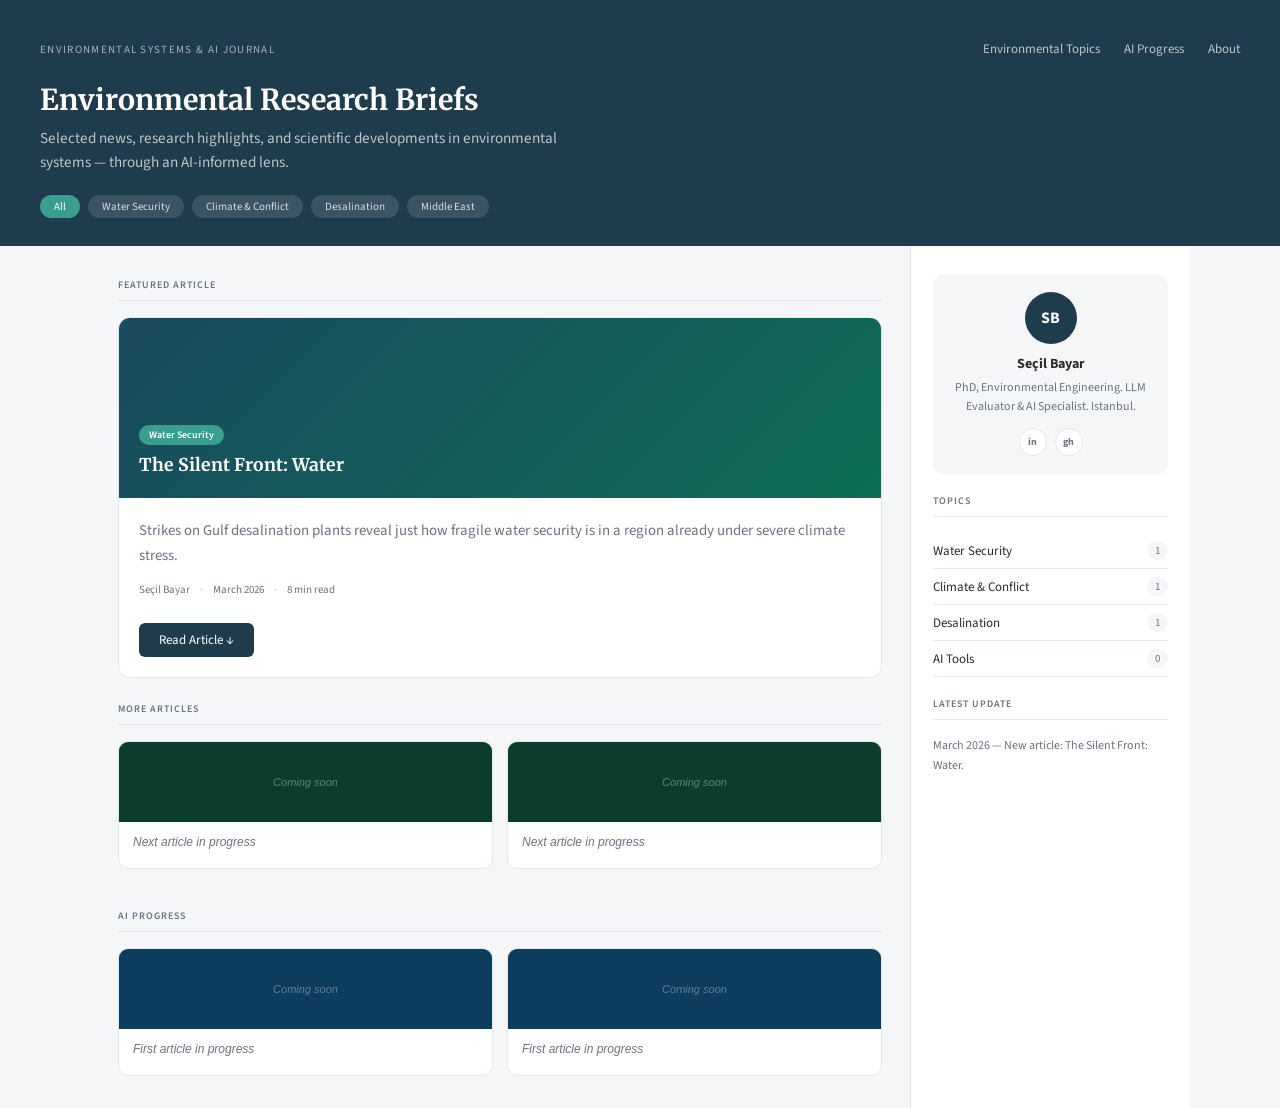
==== commit 8d0828eb: "Update blog.html" ====
--- a/blog.html
+++ b/blog.html
@@ -1,87 +1,11 @@
 <!DOCTYPE html>
-<html lang="tr">
+<html lang="en">
 <head>
   <meta charset="UTF-8">
   <meta name="viewport" content="width=device-width, initial-scale=1.0">
   <title>Environmental Systems & AI Journal</title>
   <link href="https://fonts.googleapis.com/css2?family=Merriweather:ital,wght@0,400;0,700;1,400&family=Source+Sans+3:wght@400;600;700&display=swap" rel="stylesheet">
-  <style>
-    :root { --teal-dark:#1f3c4d; --teal-mid:#2a5068; --accent:#3a9e8f; --accent-light:#e6f4f1; --bg:#f4f6f8; --white:#ffffff; --text:#2c2c2c; --text-muted:#6b7280; --border:#e2e8f0; }
-    * { box-sizing:border-box; margin:0; padding:0; }
-    body { font-family:'Source Sans 3',sans-serif; background:var(--bg); color:var(--text); }
-    .header { background:var(--teal-dark); color:white; padding:40px 40px 28px; }
-    .header-top { display:flex; justify-content:space-between; align-items:center; margin-bottom:24px; flex-wrap:wrap; gap:12px; }
-    .logo { font-size:11px; letter-spacing:0.12em; opacity:0.6; text-transform:uppercase; }
-    .header-right { display:flex; align-items:center; gap:24px; }
-    .nav { display:flex; gap:24px; }
-    .nav a { color:rgba(255,255,255,0.7); text-decoration:none; font-size:13px; }
-    .nav a:hover { color:white; }
-    .lang-switch { display:flex; gap:4px; background:rgba(255,255,255,0.1); border-radius:20px; padding:3px; }
-    .lang-btn { background:none; border:none; color:rgba(255,255,255,0.6); font-size:12px; font-weight:600; padding:4px 12px; border-radius:16px; cursor:pointer; font-family:'Source Sans 3',sans-serif; transition:all 0.2s; }
-    .lang-btn.active { background:var(--accent); color:white; }
-    .header h1 { font-family:'Merriweather',serif; font-size:1.8rem; font-weight:700; margin-bottom:8px; }
-    .header p { font-size:0.95rem; opacity:0.7; max-width:520px; line-height:1.6; }
-    .filter-row { display:flex; gap:8px; flex-wrap:wrap; margin-top:20px; }
-    .filter-pill { background:rgba(255,255,255,0.12); color:rgba(255,255,255,0.8); font-size:11px; padding:4px 14px; border-radius:20px; cursor:pointer; }
-    .filter-pill.active { background:var(--accent); color:white; }
-    .body-wrap { display:grid; grid-template-columns:1fr 280px; max-width:1100px; margin:0 auto; }
-    .main-col { padding:32px 28px; }
-    .sidebar { background:white; border-left:1px solid var(--border); padding:28px 22px; }
-    .section-label { font-size:10px; letter-spacing:0.1em; text-transform:uppercase; color:var(--text-muted); font-weight:600; margin-bottom:16px; padding-bottom:8px; border-bottom:0.5px solid var(--border); }
-    .featured-card { background:white; border:1px solid var(--border); border-radius:12px; overflow:hidden; margin-bottom:24px; }
-    .featured-img { height:180px; background:linear-gradient(135deg,#1a4a5e 0%,#0d6e56 100%); display:flex; align-items:flex-end; padding:20px; }
-    .tag { display:inline-block; background:var(--accent); color:white; font-size:10px; font-weight:600; padding:3px 10px; border-radius:12px; margin-bottom:8px; }
-    .featured-title { color:white; font-family:'Merriweather',serif; font-size:1.1rem; font-weight:700; line-height:1.4; }
-    .card-body { padding:20px; }
-    .card-body p { font-size:0.93rem; color:var(--text-muted); line-height:1.7; margin-bottom:14px; }
-    .card-meta { display:flex; align-items:center; gap:10px; font-size:11px; color:var(--text-muted); }
-    .meta-dot { width:3px; height:3px; border-radius:50%; background:var(--border); }
-    .read-more-btn { background:var(--teal-dark); color:white; border:none; padding:8px 20px; border-radius:6px; font-size:13px; cursor:pointer; font-family:'Source Sans 3',sans-serif; margin-top:4px; }
-    .read-more-btn:hover { background:var(--teal-mid); }
-    .article-content { display:none; padding:24px; border-top:1px solid var(--border); }
-    .article-content.open { display:block; }
-    .article-content h2 { font-family:'Merriweather',serif; font-size:1.05rem; color:var(--teal-dark); margin:24px 0 10px; }
-    .article-content h2:first-child { margin-top:0; }
-    .article-content p { font-size:0.95rem; line-height:1.85; color:#444; margin-bottom:14px; }
-    .map-wrap { margin:20px 0; border-radius:10px; overflow:hidden; border:1px solid var(--border); }
-    .references { background:var(--bg); border-radius:8px; padding:16px 20px; margin-top:20px; }
-    .references h3 { font-size:12px; font-weight:700; letter-spacing:0.08em; text-transform:uppercase; color:var(--text-muted); margin-bottom:10px; }
-    .references ol { padding-left:18px; }
-    .references li { font-size:12px; color:var(--text-muted); line-height:1.7; margin-bottom:4px; }
-    .card-grid { display:grid; grid-template-columns:1fr 1fr; gap:14px; margin-top:8px; }
-    .small-card { background:white; border:1px solid var(--border); border-radius:10px; overflow:hidden; }
-    .small-card-img { height:80px; display:flex; align-items:flex-end; padding:10px 14px; }
-    .small-card-img.blue { background:#0d3d5e; }
-    .small-card-img.green { background:#0a3d2e; }
-    .small-card-body { padding:12px 14px; }
-    .small-card-body h4 { font-size:13px; font-weight:600; margin-bottom:5px; color:var(--teal-dark); line-height:1.4; }
-    .small-card-body p { font-size:12px; color:var(--text-muted); line-height:1.6; }
-    .about-box { background:var(--bg); border-radius:10px; padding:18px; margin-bottom:20px; text-align:center; }
-    .avatar { width:52px; height:52px; border-radius:50%; background:var(--teal-dark); display:flex; align-items:center; justify-content:center; margin:0 auto 10px; font-size:16px; font-weight:700; color:white; }
-    .about-box h3 { font-size:14px; font-weight:700; margin-bottom:4px; }
-    .about-box p { font-size:12px; color:var(--text-muted); line-height:1.6; margin-bottom:12px; }
-    .social-row { display:flex; justify-content:center; gap:8px; }
-    .social-btn { width:28px; height:28px; border-radius:50%; background:white; border:1px solid var(--border); display:flex; align-items:center; justify-content:center; font-size:10px; color:var(--text-muted); text-decoration:none; font-weight:700; }
-    .social-btn:hover { background:var(--teal-dark); color:white; }
-    .topics-box { margin-bottom:20px; }
-    .topic-item { display:flex; justify-content:space-between; align-items:center; padding:8px 0; border-bottom:0.5px solid var(--border); font-size:13px; }
-    .topic-count { font-size:11px; color:var(--text-muted); background:var(--bg); padding:2px 8px; border-radius:10px; }
-    .update-box { font-size:12px; color:var(--text-muted); line-height:1.7; }
-    @media(max-width:768px){ .body-wrap{grid-template-columns:1fr;} .sidebar{border-left:none;border-top:1px solid var(--border);} .card-grid{grid-template-columns:1fr;} .header{padding:28px 20px 20px;} .main-col{padding:20px 16px;} }
-    .comment-section { margin-top:28px; padding-top:24px; border-top:1px solid var(--border); }
-    .comment-title { font-family:'Merriweather',serif; font-size:1rem; color:var(--teal-dark); margin-bottom:16px; }
-    .comment-form { display:flex; flex-direction:column; gap:10px; margin-bottom:24px; }
-    .comment-input { padding:10px 14px; border:1px solid var(--border); border-radius:8px; font-size:13px; font-family:'Source Sans 3',sans-serif; background:var(--bg); color:var(--text); outline:none; }
-    .comment-input:focus { border-color:var(--accent); }
-    .comment-textarea { padding:10px 14px; border:1px solid var(--border); border-radius:8px; font-size:13px; font-family:'Source Sans 3',sans-serif; background:var(--bg); color:var(--text); resize:vertical; min-height:90px; outline:none; }
-    .comment-textarea:focus { border-color:var(--accent); }
-    .comment-btn { align-self:flex-start; background:var(--teal-dark); color:white; border:none; padding:9px 22px; border-radius:6px; font-size:13px; cursor:pointer; font-family:'Source Sans 3',sans-serif; }
-    .comment-btn:hover { background:var(--teal-mid); }
-    .comment-item { background:var(--bg); border-radius:8px; padding:14px 16px; margin-bottom:10px; }
-    .comment-item-name { font-size:13px; font-weight:600; color:var(--teal-dark); margin-bottom:4px; }
-    .comment-item-text { font-size:13px; color:#444; line-height:1.6; }
-    .comment-item-date { font-size:11px; color:var(--text-muted); margin-top:4px; }
-  </style>
+  <link rel="stylesheet" href="css/style.css">
 </head>
 <body>
 
@@ -90,156 +14,65 @@
     <div class="logo">Environmental Systems & AI Journal</div>
     <div class="header-right">
       <nav class="nav">
-        <a href="#" class="lang-aware" data-tr="Çevresel Konular" data-en="Environmental Topics">Çevresel Konular</a>
-        <a href="#" class="lang-aware" data-tr="AI Gelişim" data-en="AI Progress">AI Gelişim</a>
-        <a href="#" class="lang-aware" data-tr="Hakkında" data-en="About">Hakkında</a>
+        <a href="#section-env">Environmental Topics</a>
+        <a href="#section-ai">AI Progress</a>
+        <a href="#about">About</a>
       </nav>
-      <div class="lang-switch">
-        <button class="lang-btn active" onclick="setLang('tr',event)">TR</button>
-        <button class="lang-btn" onclick="setLang('en',event)">EN</button>
-      </div>
-    </div>
-  </div>
-  <h1 class="lang-aware" data-tr="Çevre Araştırma Bülteni" data-en="Environmental Research Briefs">Çevre Araştırma Bülteni</h1>
-  <p class="lang-aware" data-tr="Çevre sistemlerinde seçilmiş haberler, araştırma özetleri ve bilimsel gelişmeler — yapay zeka perspektifiyle." data-en="Selected news, research highlights, and scientific developments in environmental systems — through an AI-informed lens.">Çevre sistemlerinde seçilmiş haberler, araştırma özetleri ve bilimsel gelişmeler — yapay zeka perspektifiyle.</p>
+    </div>
+  </div>
+  <h1>Environmental Research Briefs</h1>
+  <p>Selected news, research highlights, and scientific developments in environmental systems — through an AI-informed lens.</p>
   <div class="filter-row">
-    <div class="filter-pill active lang-aware" data-tr="Tümü" data-en="All">Tümü</div>
-    <div class="filter-pill lang-aware" data-tr="Su Güvenliği" data-en="Water Security">Su Güvenliği</div>
-    <div class="filter-pill lang-aware" data-tr="İklim & Çatışma" data-en="Climate & Conflict">İklim & Çatışma</div>
-    <div class="filter-pill lang-aware" data-tr="Desalinasyon" data-en="Desalination">Desalinasyon</div>
-    <div class="filter-pill lang-aware" data-tr="Orta Doğu" data-en="Middle East">Orta Doğu</div>
+    <div class="filter-pill active">All</div>
+    <div class="filter-pill">Water Security</div>
+    <div class="filter-pill">Climate & Conflict</div>
+    <div class="filter-pill">Desalination</div>
+    <div class="filter-pill">Middle East</div>
   </div>
 </div>
 
 <div class="body-wrap">
   <div class="main-col">
-    <div class="section-label lang-aware" data-tr="Öne Çıkan Yazı" data-en="Featured Article">Öne Çıkan Yazı</div>
-
-    <div class="featured-card">
-      <div class="featured-img">
-        <div>
-          <span class="tag lang-aware" data-tr="Su Güvenliği" data-en="Water Security">Su Güvenliği</span>
-          <div class="featured-title lang-aware" data-tr="Savaşın Görünmez Cephesi: Su" data-en="The Silent Front: Water">Savaşın Görünmez Cephesi: Su</div>
-        </div>
-      </div>
-      <div class="card-body">
-        <p class="lang-aware" data-tr="Körfez'deki desalinasyon tesislerine yönelik saldırılar, iklim stresinin derinleştirdiği bir bölgede su güvenliğinin ne denli kırılgan olduğunu gözler önüne seriyor." data-en="Strikes on Gulf desalination plants reveal just how fragile water security is in a region already under severe climate stress.">Körfez'deki desalinasyon tesislerine yönelik saldırılar, iklim stresinin derinleştirdiği bir bölgede su güvenliğinin ne denli kırılgan olduğunu gözler önüne seriyor.</p>
-        <div class="card-meta">
-          <span>Seçil Bayar</span><div class="meta-dot"></div>
-          <span class="lang-aware" data-tr="Mart 2026" data-en="March 2026">Mart 2026</span><div class="meta-dot"></div>
-          <span class="lang-aware" data-tr="8 dk okuma" data-en="8 min read">8 dk okuma</span>
-        </div>
-        <br>
-        <button class="read-more-btn" onclick="toggleArticle(this)" data-tr-open="Yazıyı Oku ↓" data-tr-close="Kapat ↑" data-en-open="Read Article ↓" data-en-close="Close ↑">Yazıyı Oku ↓</button>
-      </div>
-
-      <div class="article-content" id="article-main">
-
-        <!-- TÜRKÇE -->
-        <div class="lang-tr">
-          <h2>Körfez'in Paradoksu</h2>
-          <p>Mart 2026. Orta Doğu'da çatışmalar alevlenirken dünya gözlerini füzelere ve savaş uçaklarına dikti. Ama bu savaşın sessiz cephesinde bambaşka bir hedef vardı: su.</p>
-          <p>Körfez bölgesi, yeraltında muazzam petrol ve doğalgaz rezervleri barındıran, bu zenginliğiyle dünya ekonomisini derinden etkileyen bir coğrafya. Ancak aynı topraklar, bir o kadar ciddi bir yokluğu da barındırıyor: tatlı su. Dünyanın en zengin petrol ülkeleri, aynı zamanda dünyanın en susuz ülkeleri.</p>
-          <h2>Su Kıtlığı</h2>
-          <p>Körfez'de yıllık yağış miktarı ortalama 70 ile 130 milimetre arasında — bazı noktalarda ise yağmur neredeyse hiç yağmıyor. NASA verilerine göre Orta Doğu, 1998'den bu yana son 900 yılın en şiddetli kuraklığını yaşıyor. Dünyanın en su stresli 10 ülkesinin 7'si bu bölgede bulunuyor; bu ülkelerde yıllık su çekimi, yenilenebilir su kaynaklarının sekiz katına ulaşıyor. BM Dünya Su Kalkınma Raporu 2024'e göre bölge nüfusunun yüzde 83'ü aşırı yüksek su stresi altında yaşıyor. Bahreyn, Kuveyt, Umman ve Katar en kritik ülkeler arasında yer alıyor.</p>
-          <h2>Desalinasyon: Hayati Çözüm, Kırılgan Sistem</h2>
-          <p>Bu koşullar altında Körfez ülkeleri 1938'den bu yana deniz suyunu arıtarak içme suyuna dönüştüren desalinasyon tesislerine yöneldi. Bugün Kuveyt'in içme suyunun yüzde 90'ı, Umman'ın yüzde 86'sı, Suudi Arabistan'ın yüzde 70'i bu tesislerden geliyor. Körfez bölgesi, dünyada üretilen desalinize suyun yaklaşık yüzde 40'ını tek başına karşılıyor; bölge kıyılarında 400'den fazla tesis faaliyet gösteriyor. Ancak bu sistem son derece kırılgan: büyük şehirlerin suyu yalnızca birkaç büyük tesise bağlı. Üstelik tesislerin büyük çoğunluğu elektrik santralleriyle birlikte çalışıyor — yani enerji altyapısına yapılan bir saldırı, su üretimini de anında sekteye uğratabiliyor. Bu kırılganlık yeni değil: 1990-1991 Körfez Savaşı'nda Irak kuvvetleri Kuveyt'in desalinasyon kapasitesinin büyük bölümünü kasıtlı olarak tahrip etmişti. O emsal, bugün yeniden gündemin merkezine oturdu.</p>
-          <h2>Saldırılar: Bir Bölge Tehdit Altında</h2>
-          <p>Mart 2026'daki çatışmalar su altyapısını doğrudan hedef aldı. ABD, Bahreyn'deki Jufair üssünden fırlatılan füzelerle İran'ın Hürmüz Boğazı girişindeki Qeshm Adası'ndaki desalinasyon tesisini vurdu. İran Dışişleri Bakanlığı'na göre bu saldırı 30 köyün su tedarikini doğrudan etkiledi; binlerce kişi güvensiz su kaynaklarına yönelmek zorunda kaldı ve bölgede su kaynaklı hastalık riski önemli ölçüde arttı. BM Üniversitesi Su, Çevre ve Sağlık Enstitüsü Direktörü Kaveh Madani bu saldırıyı "bölge için bir alarm zili" olarak nitelendirdi.</p>
-          <p>Ancak Qeshm tek hedef değildi. Aynı günlerde İran'ın insansız hava aracıyla Bahreyn'deki bir desalinasyon tesisine de zarar verdiği açıklandı. BAE'deki Fujairah'ta bir güç ve su kompleksine yakın füze enkazı düştü. Dubai'nin Jebel Ali limanına düzenlenen saldırı ise şehrin yıllık 600 milyon metreküpten fazla su ürettiği 43 desalinasyon ünitesine tehlikeli biçimde yaklaştı. Kuveyt'te ele geçirilen bir insansız hava aracının enkazı Doha West Güç ve Su Tesisi'nde yangına yol açtı.</p>
-          <p>Analistler bu tablonun tesadüf olmadığını vurguluyor: su tesisleri sabit, kıyısal ve yüksek değerli hedefler — stratejik açıdan son derece cazip. İran'ın ayda yaklaşık 10.000 drone üretme kapasitesine sahip olduğu düşünüldüğünde tehdidin boyutu daha da netleşiyor.</p>
-          <p>Bu saldırılar uluslararası hukuk açısından da ciddi sorular doğurdu: Cenevre Sözleşmeleri, sivil halkın hayatta kalması için zorunlu su tesislerine yönelik saldırıları açıkça yasaklıyor.</p>
-          <div class="map-wrap">
-            <svg width="100%" viewBox="0 0 960 700" style="font-family:sans-serif;display:block;">
-              <rect x="3" y="3" width="954" height="694" rx="10" fill="none" stroke="#1f3c4d" stroke-width="1.5"/>
-              <text x="480" y="32" text-anchor="middle" fill="#1f3c4d" font-size="14" font-weight="700">Mart 2026 — Saldırıya Uğrayan Su Altyapısı Tesisleri</text>
-              <text x="480" y="50" text-anchor="middle" fill="#6b7280" font-size="11">Körfez bölgesinde beş kritik nokta tehdit altına girdi</text>
-              <ellipse cx="480" cy="340" rx="205" ry="88" fill="#b8d4e8"/>
-              <ellipse cx="668" cy="306" rx="58" ry="28" fill="#8fb8d4"/>
-              <path d="M215,215 Q288,190 365,198 Q442,205 512,193 Q574,184 632,206 Q679,222 699,260 Q687,281 664,291 Q631,285 598,291 Q564,297 540,308 Q518,318 495,322 Q470,320 445,314 Q419,310 393,307 Q362,304 331,307 Q308,311 285,315 Q263,318 240,310 Q218,297 204,281 Q190,262 215,237Z" fill="#e8f0d8" stroke="#c4bfb0" stroke-width="0.8"/>
-              <path d="M192,358 Q235,344 278,338 Q322,333 366,335 Q410,336 453,335 Q496,333 536,330 Q572,327 603,324 Q634,321 654,327 Q665,344 658,366 Q641,388 606,398 Q562,408 517,412 Q463,415 407,416 Q351,417 298,415 Q252,408 219,397 Q188,385 177,369Z" fill="#f5e6d0" stroke="#c4bfb0" stroke-width="0.8"/>
-              <ellipse cx="326" cy="338" rx="18" ry="12" fill="#f0d8e0" stroke="#c4bfb0" stroke-width="0.8"/>
-              <path d="M180,296 Q194,283 210,287 Q221,295 224,311 Q222,331 211,344 Q200,354 188,356 Q175,351 172,333 Q169,314 180,296Z" fill="#e8ddf5" stroke="#c4bfb0" stroke-width="0.8"/>
-              <path d="M632,206 Q666,210 699,224 Q727,237 748,255 Q764,270 767,290 Q764,310 752,322 Q737,333 716,337 Q694,340 674,335 Q655,330 639,321 Q622,311 610,302 Q599,294 595,288 Q602,281 616,275 Q632,268 645,259 Q660,247 668,233 Q657,217 635,210 Q633,207 632,206Z" fill="#d8eee0" stroke="#c4bfb0" stroke-width="0.8"/>
-              <text x="438" y="244" text-anchor="middle" fill="#6b7a85" font-size="11" font-style="italic">İRAN</text>
-              <text x="422" y="382" text-anchor="middle" fill="#6b7a85" font-size="10" font-style="italic">SUUDİ ARABİSTAN</text>
-              <text x="196" y="324" text-anchor="middle" fill="#6b7a85" font-size="9" font-style="italic">KVT</text>
-              <text x="700" y="268" text-anchor="middle" fill="#6b7a85" font-size="9" font-style="italic">BAE</text>
-              <text x="326" y="340" text-anchor="middle" fill="#6b7a85" font-size="8">BHR</text>
-              <text x="562" y="294" text-anchor="middle" fill="#4a6878" font-size="9" font-style="italic">Hürmüz Boğazı</text>
-              <text x="420" y="318" text-anchor="middle" fill="#4a6878" font-size="9" font-style="italic">Körfez</text>
-              <line x1="572" y1="268" x2="80" y2="100" stroke="#c0392b" stroke-width="1" stroke-dasharray="5 3"/>
-              <line x1="315" y1="334" x2="80" y2="230" stroke="#c0392b" stroke-width="1" stroke-dasharray="5 3"/>
-              <line x1="695" y1="232" x2="790" y2="110" stroke="#e67e22" stroke-width="1" stroke-dasharray="5 3"/>
-              <line x1="685" y1="318" x2="790" y2="460" stroke="#e67e22" stroke-width="1" stroke-dasharray="5 3"/>
-              <line x1="188" y1="340" x2="80" y2="490" stroke="#e67e22" stroke-width="1" stroke-dasharray="5 3"/>
-              <rect x="20" y="65" width="178" height="44" rx="5" fill="#1f3c4d"/>
-              <text x="30" y="82" fill="white" font-size="11" font-weight="500">Qeshm Adası — İran</text>
-              <text x="30" y="98" fill="#9fcec4" font-size="10">ABD hava saldırısı · 30 köy</text>
-              <rect x="20" y="198" width="178" height="44" rx="5" fill="#1f3c4d"/>
-              <text x="30" y="215" fill="white" font-size="11" font-weight="500">Bahreyn Tesisi</text>
-              <text x="30" y="231" fill="#9fcec4" font-size="10">İran drone saldırısı</text>
-              <rect x="762" y="78" width="178" height="44" rx="5" fill="#1f3c4d"/>
-              <text x="772" y="95" fill="white" font-size="11" font-weight="500">Fujairah F1 — BAE</text>
-              <text x="772" y="111" fill="#f0c070" font-size="10">Füze enkazı yakınına düştü</text>
-              <rect x="762" y="430" width="168" height="44" rx="5" fill="#1f3c4d"/>
-              <text x="772" y="447" fill="white" font-size="11" font-weight="500">Jebel Ali — Dubai</text>
-              <text x="772" y="463" fill="#f0c070" font-size="10">Saldırı tesise yaklaştı</text>
-              <rect x="20" y="460" width="178" height="44" rx="5" fill="#1f3c4d"/>
-              <text x="30" y="477" fill="white" font-size="11" font-weight="500">Doha West — Kuveyt</text>
-              <text x="30" y="493" fill="#f0c070" font-size="10">Drone enkazı, yangın çıktı</text>
-              <circle cx="580" cy="272" r="9" fill="#c0392b" stroke="white" stroke-width="2"/>
-              <text x="580" y="276" text-anchor="middle" fill="white" font-size="10" font-weight="500">1</text>
-              <circle cx="326" cy="338" r="9" fill="#c0392b" stroke="white" stroke-width="2"/>
-              <text x="326" y="342" text-anchor="middle" fill="white" font-size="10" font-weight="500">2</text>
-              <circle cx="700" cy="226" r="9" fill="#e67e22" stroke="white" stroke-width="2"/>
-              <text x="700" y="230" text-anchor="middle" fill="white" font-size="10" font-weight="500">3</text>
-              <circle cx="690" cy="335" r="9" fill="#e67e22" stroke="white" stroke-width="2"/>
-              <text x="690" y="339" text-anchor="middle" fill="white" font-size="10" font-weight="500">4</text>
-              <circle cx="196" cy="334" r="9" fill="#e67e22" stroke="white" stroke-width="2"/>
-              <text x="196" y="338" text-anchor="middle" fill="white" font-size="10" font-weight="500">5</text>
-              <rect x="380" y="590" width="200" height="64" rx="6" fill="#1f3c4d"/>
-              <circle cx="400" cy="609" r="7" fill="#c0392b" stroke="white" stroke-width="1.5"/>
-              <text x="414" y="613" fill="white" font-size="11">Doğrudan hasar</text>
-              <circle cx="400" cy="635" r="7" fill="#e67e22" stroke="white" stroke-width="1.5"/>
-              <text x="414" y="639" fill="white" font-size="11">Yakın tehlike</text>
-            </svg>
-          </div>
-          <h2>Bölgesel ve Küresel Etkiler</h2>
-          <p>Bu saldırıların etkileri yalnızca bölgeyle sınırlı kalmıyor. İran'ın Hürmüz Boğazı'nı kapatmasıyla dünya petrol ticaretinin yaklaşık yüzde 20'si sekteye uğradı; petrol tankerleri Afrika'nın etrafından dolaşmak zorunda kaldı. Dünya gübre ticaretinin üçte biri de bu boğazdan geçtiği için küresel gıda fiyatları üzerinde ciddi bir baskı oluştu. Uzmanlar asıl tehlikenin önümüzdeki aylarda su kıtlığı olarak kendini göstereceği konusunda uyarıyor. Global Water Intelligence'tan Ed Cullinane durumu şöyle özetliyor: süregelen saldırılar, ekonomik kriz ve ciddi bir su kıtlığıyla birlikte bu yazın nasıl geçeceğini düşünmek bile zor.</p>
-          <div class="references">
-            <h3>Kaynaklar</h3>
-            <ol>
-              <li>BM Dünya Su Kalkınma Raporu, 2024</li>
-              <li>NASA Jet Propulsion Laboratory — Orta Doğu Kuraklık Araştırması, 2022</li>
-              <li>World Resources Institute — Aqueduct Water Risk Atlas, 2023</li>
-              <li>Global Water Intelligence — Gulf Desalination Report</li>
-              <li>Baker Institute / Rice University — GCC Water Security Analysis</li>
-              <li>CSIS — Water and Conflict in the Middle East</li>
-              <li>Pacific Institute — Water Conflict Chronology, 2023</li>
-              <li>BM Üniversitesi Su, Çevre ve Sağlık Enstitüsü — Kaveh Madani, 2026</li>
-              <li>Sembcorp Industries — Fujairah F1 Açıklaması, Mart 2026</li>
-              <li>Cenevre Sözleşmeleri Ek Protokol I, Madde 54 — ICRC</li>
-              <li>ScienceDirect — Desalination and Climate Change, 2025</li>
-              <li>Peter Gleick — Water as a Weapon of War, Springer, 2019</li>
-            </ol>
-          </div>
-        </div>
-
-        <!-- ENGLISH -->
-        <div class="lang-en" style="display:none;">
+
+    <div id="section-env">
+      <div class="section-label">Featured Article</div>
+
+      <div class="featured-card">
+        <div class="featured-img">
+          <div>
+            <span class="tag">Water Security</span>
+            <div class="featured-title">The Silent Front: Water</div>
+          </div>
+        </div>
+        <div class="card-body">
+          <p>Strikes on Gulf desalination plants reveal just how fragile water security is in a region already under severe climate stress.</p>
+          <div class="card-meta">
+            <span>Seçil Bayar</span><div class="meta-dot"></div>
+            <span>March 2026</span><div class="meta-dot"></div>
+            <span>8 min read</span>
+          </div>
+          <br>
+          <button class="read-more-btn" onclick="toggleArticle(this)">Read Article ↓</button>
+        </div>
+
+        <div class="article-content" id="article-main">
+
           <h2>The Gulf's Paradox</h2>
           <p>March 2026. As conflicts escalated across the Middle East, the world's eyes turned to missiles and fighter jets. But on the quieter front of this war, there was a very different target: water.</p>
           <p>The Gulf region sits on some of the world's most enormous oil and gas reserves — wealth that shapes the global economy. Yet beneath that same surface lies an equally serious absence: fresh water. The world's richest oil nations are, at the same time, among its most water-scarce.</p>
+
           <h2>Water Scarcity</h2>
           <p>Annual rainfall across the Gulf averages between 70 and 130 millimeters — and in some areas, it barely rains at all. According to NASA, the Middle East has been experiencing its worst drought in 900 years since 1998. Seven of the world's ten most water-stressed countries are in this region, where annual water withdrawals reach up to eight times the available renewable supply. The UN World Water Development Report 2024 found that 83% of the region's population lives under extremely high water stress. Bahrain, Kuwait, Oman, and Qatar rank among the most critical cases.</p>
+
           <h2>Desalination: A Vital Solution, a Fragile System</h2>
           <p>Faced with these conditions, Gulf states have been turning to desalination — converting seawater into drinking water — since 1938. Today, 90% of Kuwait's drinking water, 86% of Oman's, and 70% of Saudi Arabia's comes from these plants. The Gulf alone accounts for roughly 40% of the world's desalinated water, with over 400 facilities operating along its coastline. But the system is deeply fragile: entire cities depend on just a handful of large plants. Most of them run alongside power stations — meaning an attack on the energy grid can knock out water production just as quickly. This vulnerability isn't new. During the 1990–1991 Gulf War, Iraqi forces deliberately destroyed much of Kuwait's desalination capacity. That precedent has come back into sharp focus.</p>
+
           <h2>Attacks: A Region Under Threat</h2>
           <p>The March 2026 conflict struck water infrastructure directly. The US launched missiles from the Jufair base in Bahrain, hitting a desalination plant on Iran's Qeshm Island at the entrance to the Strait of Hormuz. According to Iran's Foreign Ministry, the strike disrupted water supply to 30 villages, forcing thousands to turn to unsafe water sources and significantly raising the risk of waterborne illness in the area. Kaveh Madani, Director of the UN University's Institute for Water, Environment and Health, called the attack "a wake-up call for the region."</p>
           <p>But Qeshm was not the only target. In the same period, Iran was reported to have damaged a desalination plant in Bahrain with a drone. Missile debris landed near a power and water complex in Fujairah, UAE. A strike on Dubai's Jebel Ali port came dangerously close to the city's 43 desalination units, which produce over 600 million cubic meters of water annually. And in Kuwait, debris from an intercepted drone caused a fire at the Doha West Power and Water Station.</p>
           <p>Analysts point out that none of this is coincidental: water facilities are fixed, coastal, high-value targets — strategically hard to resist. With Iran reportedly capable of producing around 10,000 drones per month, the scale of the threat becomes even clearer.</p>
           <p>These attacks also raise serious questions under international law. The Geneva Conventions explicitly prohibit attacks on water facilities essential to civilian survival.</p>
+
           <div class="map-wrap">
             <svg width="100%" viewBox="0 0 960 700" style="font-family:sans-serif;display:block;">
               <rect x="3" y="3" width="954" height="694" rx="10" fill="none" stroke="#1f3c4d" stroke-width="1.5"/>
@@ -296,8 +129,10 @@
               <text x="414" y="639" fill="white" font-size="11">Near miss</text>
             </svg>
           </div>
+
           <h2>Regional and Global Implications</h2>
           <p>The impact of these strikes extends well beyond the region. Iran's closure of the Strait of Hormuz disrupted roughly 20% of global oil trade, forcing tankers to reroute around Africa. Since about a third of the world's fertilizer trade also passes through the strait, global food prices have come under significant pressure. Experts warn that the real crisis may still be coming — in the form of acute water shortages over the months ahead. Ed Cullinane of Global Water Intelligence puts it plainly: with ongoing strikes, an economic crisis, and a serious water shortage all converging, it is hard to even imagine how this summer will unfold.</p>
+
           <div class="references">
             <h3>References</h3>
             <ol>
@@ -315,91 +150,100 @@
               <li>Peter Gleick — Water as a Weapon of War, Springer, 2019</li>
             </ol>
           </div>
-        </div>
-
-        <!-- YORUM ALANI -->
-        <div class="comment-section">
-          <h3 class="comment-title lang-aware" data-tr="Yorumlar" data-en="Comments">Yorumlar</h3>
-          <div class="comment-form">
-            <input type="text" class="comment-input" id="comment-name" placeholder="Adınız">
-            <textarea class="comment-textarea" id="comment-text" placeholder="Yorumunuzu yazın..."></textarea>
-            <button class="comment-btn lang-aware" data-tr="Yorum Gönder" data-en="Submit" onclick="submitComment()">Yorum Gönder</button>
-          </div>
-          <div id="comments-list"></div>
-        </div>
-
-      </div>
-    </div>
-
-    <div class="section-label lang-aware" data-tr="DİĞER YAZILAR" data-en="MORE ARTICLES" style="margin-top:8px;">MORE ARTICLES</div>
+
+          <div class="comment-section">
+            <h3 class="comment-title">Comments</h3>
+            <div class="comment-form">
+              <input type="text" class="comment-input" id="comment-name" placeholder="Your name">
+              <textarea class="comment-textarea" id="comment-text" placeholder="Write your comment..."></textarea>
+              <button class="comment-btn" onclick="submitComment()">Submit</button>
+            </div>
+            <div id="comments-list"></div>
+          </div>
+
+        </div>
+      </div>
+    </div>
+
+    <div class="section-label" style="margin-top:8px;">More Articles</div>
     <div class="card-grid">
       <div class="small-card">
-        <div class="small-card-img blue"><span class="tag lang-aware" style="font-size:10px;" data-tr="AI Gelişim" data-en="AI Progress">AI Gelişim</span></div>
+        <div class="small-card-img green" style="align-items:center;justify-content:center;">
+          <span style="color:rgba(255,255,255,0.35);font-size:11px;font-style:italic;">Coming soon</span>
+        </div>
         <div class="small-card-body">
-          <h4 class="lang-aware" data-tr="RAG Sistemleri: Çevre Mühendisliğinde Uygulamalar" data-en="RAG Systems: Applications in Environmental Engineering">RAG Sistemleri: Çevre Mühendisliğinde Uygulamalar</h4>
-          <p class="lang-aware" data-tr="Groq ve FAISS ile geliştirilen RAG pipeline'ının çevresel veri analizine entegrasyonu." data-en="Integrating a Groq and FAISS-powered RAG pipeline into environmental data analysis.">Groq ve FAISS ile geliştirilen RAG pipeline'ının çevresel veri analizine entegrasyonu.</p>
+          <h4 style="color:var(--text-muted);font-weight:400;font-style:italic;font-size:12px;">Next article in progress</h4>
         </div>
       </div>
       <div class="small-card">
-        <div class="small-card-img green"><span class="tag lang-aware" style="font-size:10px;" data-tr="Çevresel Konular" data-en="Environmental Topics">Çevresel Konular</span></div>
+        <div class="small-card-img green" style="align-items:center;justify-content:center;">
+          <span style="color:rgba(255,255,255,0.35);font-size:11px;font-style:italic;">Coming soon</span>
+        </div>
         <div class="small-card-body">
-          <h4 class="lang-aware" data-tr="İklim-Çatışma Döngüsü: Orta Doğu Vakaları" data-en="The Climate-Conflict Cycle: Middle East Cases">İklim-Çatışma Döngüsü: Orta Doğu Vakaları</h4>
-          <p class="lang-aware" data-tr="Su kıtlığı ve silahlı çatışma arasındaki çift yönlü ilişki üzerine sistematik derleme." data-en="A systematic review on the bidirectional relationship between water scarcity and armed conflict.">Su kıtlığı ve silahlı çatışma arasındaki çift yönlü ilişki üzerine sistematik derleme.</p>
-        </div>
-      </div>
-    </div>
-  </div>
-
-  <div class="sidebar">
+          <h4 style="color:var(--text-muted);font-weight:400;font-style:italic;font-size:12px;">Next article in progress</h4>
+        </div>
+      </div>
+    </div>
+
+    <div id="section-ai" style="margin-top:40px;">
+      <div class="section-label">AI Progress</div>
+      <div class="card-grid">
+        <div class="small-card">
+          <div class="small-card-img blue" style="align-items:center;justify-content:center;">
+            <span style="color:rgba(255,255,255,0.35);font-size:11px;font-style:italic;">Coming soon</span>
+          </div>
+          <div class="small-card-body">
+            <h4 style="color:var(--text-muted);font-weight:400;font-style:italic;font-size:12px;">First article in progress</h4>
+          </div>
+        </div>
+        <div class="small-card">
+          <div class="small-card-img blue" style="align-items:center;justify-content:center;">
+            <span style="color:rgba(255,255,255,0.35);font-size:11px;font-style:italic;">Coming soon</span>
+          </div>
+          <div class="small-card-body">
+            <h4 style="color:var(--text-muted);font-weight:400;font-style:italic;font-size:12px;">First article in progress</h4>
+          </div>
+        </div>
+      </div>
+    </div>
+
+  </div>
+
+  <div class="sidebar" id="about">
     <div class="about-box">
       <div class="avatar">SB</div>
       <h3>Seçil Bayar</h3>
-      <p class="lang-aware" data-tr="PhD, Çevre Mühendisliği. LLM Değerlendirme Uzmanı & AI Uzmanı. İstanbul." data-en="PhD, Environmental Engineering. LLM Evaluator & AI Specialist. Istanbul.">PhD, Çevre Mühendisliği. LLM Değerlendirme Uzmanı &amp; AI Uzmanı. İstanbul.</p>
+      <p>PhD, Environmental Engineering. LLM Evaluator &amp; AI Specialist. Istanbul.</p>
       <div class="social-row">
         <a href="https://linkedin.com" class="social-btn" target="_blank">in</a>
         <a href="https://github.com/secilovs" class="social-btn" target="_blank">gh</a>
       </div>
     </div>
     <div class="topics-box">
-      <div class="section-label lang-aware" data-tr="Konular" data-en="Topics">Konular</div>
-      <div class="topic-item"><span class="lang-aware" data-tr="Su Güvenliği" data-en="Water Security">Su Güvenliği</span><span class="topic-count">1</span></div>
-      <div class="topic-item"><span class="lang-aware" data-tr="İklim & Çatışma" data-en="Climate & Conflict">İklim & Çatışma</span><span class="topic-count">1</span></div>
-      <div class="topic-item"><span class="lang-aware" data-tr="Desalinasyon" data-en="Desalination">Desalinasyon</span><span class="topic-count">1</span></div>
-      <div class="topic-item"><span class="lang-aware" data-tr="AI Araçları" data-en="AI Tools">AI Araçları</span><span class="topic-count">1</span></div>
-    </div>
-    <div class="section-label lang-aware" data-tr="Son Güncelleme" data-en="Latest Update">Son Güncelleme</div>
-    <div class="update-box lang-aware" data-tr="Mart 2026 — Yeni makale: Savaşın Görünmez Cephesi: Su." data-en="March 2026 — New article: The Silent Front: Water.">Mart 2026 — Yeni makale: Savaşın Görünmez Cephesi: Su.</div>
+      <div class="section-label">Topics</div>
+      <div class="topic-item"><span>Water Security</span><span class="topic-count">1</span></div>
+      <div class="topic-item"><span>Climate &amp; Conflict</span><span class="topic-count">1</span></div>
+      <div class="topic-item"><span>Desalination</span><span class="topic-count">1</span></div>
+      <div class="topic-item"><span>AI Tools</span><span class="topic-count">0</span></div>
+    </div>
+    <div class="section-label">Latest Update</div>
+    <div class="update-box">March 2026 — New article: The Silent Front: Water.</div>
   </div>
 </div>
 
 <script>
-var currentLang = 'tr';
-function setLang(lang, e) {
-  currentLang = lang;
-  document.querySelectorAll('.lang-btn').forEach(function(b){ b.classList.remove('active'); });
-  e.target.classList.add('active');
-  document.querySelectorAll('.lang-aware').forEach(function(el){ if(el.dataset[lang]) el.textContent = el.dataset[lang]; });
-  document.querySelectorAll('.lang-tr').forEach(function(el){ el.style.display = lang==='tr'?'block':'none'; });
-  document.querySelectorAll('.lang-en').forEach(function(el){ el.style.display = lang==='en'?'block':'none'; });
-  var btn = document.querySelector('.read-more-btn');
-  if(btn){ var open = document.getElementById('article-main').classList.contains('open'); btn.textContent = open ? btn.dataset[lang+'Close'] : btn.dataset[lang+'Open']; }
-  var nameInput = document.getElementById('comment-name');
-  var textInput = document.getElementById('comment-text');
-  if(nameInput) nameInput.placeholder = lang==='tr'?'Adınız':'Your name';
-  if(textInput) textInput.placeholder = lang==='tr'?'Yorumunuzu yazın...':'Write your comment...';
-}
 function toggleArticle(btn) {
   var content = document.getElementById('article-main');
   var open = content.classList.toggle('open');
-  btn.textContent = open ? btn.dataset[currentLang+'Close'] : btn.dataset[currentLang+'Open'];
+  btn.textContent = open ? 'Close ↑' : 'Read Article ↓';
 }
 function submitComment() {
   var name = document.getElementById('comment-name').value.trim();
   var text = document.getElementById('comment-text').value.trim();
-  if(!name || !text) return;
+  if (!name || !text) return;
   var list = document.getElementById('comments-list');
   var now = new Date();
-  var dateStr = now.toLocaleDateString(currentLang==='tr'?'tr-TR':'en-US', {year:'numeric',month:'long',day:'numeric'});
+  var dateStr = now.toLocaleDateString('en-US', {year:'numeric', month:'long', day:'numeric'});
   var item = document.createElement('div');
   item.className = 'comment-item';
   item.innerHTML = '<div class="comment-item-name">'+name+'</div><div class="comment-item-text">'+text+'</div><div class="comment-item-date">'+dateStr+'</div>';
--- a/css/style.css
+++ b/css/style.css
@@ -0,0 +1,75 @@
+:root { --teal-dark:#1f3c4d; --teal-mid:#2a5068; --accent:#3a9e8f; --accent-light:#e6f4f1; --bg:#f4f6f8; --white:#ffffff; --text:#2c2c2c; --text-muted:#6b7280; --border:#e2e8f0; }
+* { box-sizing:border-box; margin:0; padding:0; }
+body { font-family:'Source Sans 3',sans-serif; background:var(--bg); color:var(--text); }
+.header { background:var(--teal-dark); color:white; padding:40px 40px 28px; }
+.header-top { display:flex; justify-content:space-between; align-items:center; margin-bottom:24px; flex-wrap:wrap; gap:12px; }
+.logo { font-size:11px; letter-spacing:0.12em; opacity:0.6; text-transform:uppercase; }
+.header-right { display:flex; align-items:center; gap:24px; }
+.nav { display:flex; gap:24px; }
+.nav a { color:rgba(255,255,255,0.7); text-decoration:none; font-size:13px; }
+.nav a:hover { color:white; }
+.lang-switch { display:flex; gap:4px; background:rgba(255,255,255,0.1); border-radius:20px; padding:3px; }
+.lang-btn { background:none; border:none; color:rgba(255,255,255,0.6); font-size:12px; font-weight:600; padding:4px 12px; border-radius:16px; cursor:pointer; font-family:'Source Sans 3',sans-serif; transition:all 0.2s; }
+.lang-btn.active { background:var(--accent); color:white; }
+.header h1 { font-family:'Merriweather',serif; font-size:1.8rem; font-weight:700; margin-bottom:8px; }
+.header p { font-size:0.95rem; opacity:0.7; max-width:520px; line-height:1.6; }
+.filter-row { display:flex; gap:8px; flex-wrap:wrap; margin-top:20px; }
+.filter-pill { background:rgba(255,255,255,0.12); color:rgba(255,255,255,0.8); font-size:11px; padding:4px 14px; border-radius:20px; cursor:pointer; }
+.filter-pill.active { background:var(--accent); color:white; }
+.body-wrap { display:grid; grid-template-columns:1fr 280px; max-width:1100px; margin:0 auto; }
+.main-col { padding:32px 28px; }
+.sidebar { background:white; border-left:1px solid var(--border); padding:28px 22px; }
+.section-label { font-size:10px; letter-spacing:0.1em; text-transform:uppercase; color:var(--text-muted); font-weight:600; margin-bottom:16px; padding-bottom:8px; border-bottom:0.5px solid var(--border); }
+.featured-card { background:white; border:1px solid var(--border); border-radius:12px; overflow:hidden; margin-bottom:24px; }
+.featured-img { height:180px; background:linear-gradient(135deg,#1a4a5e 0%,#0d6e56 100%); display:flex; align-items:flex-end; padding:20px; }
+.tag { display:inline-block; background:var(--accent); color:white; font-size:10px; font-weight:600; padding:3px 10px; border-radius:12px; margin-bottom:8px; }
+.featured-title { color:white; font-family:'Merriweather',serif; font-size:1.1rem; font-weight:700; line-height:1.4; }
+.card-body { padding:20px; }
+.card-body p { font-size:0.93rem; color:var(--text-muted); line-height:1.7; margin-bottom:14px; }
+.card-meta { display:flex; align-items:center; gap:10px; font-size:11px; color:var(--text-muted); }
+.meta-dot { width:3px; height:3px; border-radius:50%; background:var(--border); }
+.read-more-btn { background:var(--teal-dark); color:white; border:none; padding:8px 20px; border-radius:6px; font-size:13px; cursor:pointer; font-family:'Source Sans 3',sans-serif; margin-top:4px; }
+.read-more-btn:hover { background:var(--teal-mid); }
+.article-content { display:none; padding:24px; border-top:1px solid var(--border); }
+.article-content.open { display:block; }
+.article-content h2 { font-family:'Merriweather',serif; font-size:1.05rem; color:var(--teal-dark); margin:24px 0 10px; }
+.article-content h2:first-child { margin-top:0; }
+.article-content p { font-size:0.95rem; line-height:1.85; color:#444; margin-bottom:14px; }
+.map-wrap { margin:20px 0; border-radius:10px; overflow:hidden; border:1px solid var(--border); }
+.references { background:var(--bg); border-radius:8px; padding:16px 20px; margin-top:20px; }
+.references h3 { font-size:12px; font-weight:700; letter-spacing:0.08em; text-transform:uppercase; color:var(--text-muted); margin-bottom:10px; }
+.references ol { padding-left:18px; }
+.references li { font-size:12px; color:var(--text-muted); line-height:1.7; margin-bottom:4px; }
+.card-grid { display:grid; grid-template-columns:1fr 1fr; gap:14px; margin-top:8px; }
+.small-card { background:white; border:1px solid var(--border); border-radius:10px; overflow:hidden; }
+.small-card-img { height:80px; display:flex; align-items:flex-end; padding:10px 14px; }
+.small-card-img.blue { background:#0d3d5e; }
+.small-card-img.green { background:#0a3d2e; }
+.small-card-body { padding:12px 14px; }
+.small-card-body h4 { font-size:13px; font-weight:600; margin-bottom:5px; color:var(--teal-dark); line-height:1.4; }
+.small-card-body p { font-size:12px; color:var(--text-muted); line-height:1.6; }
+.about-box { background:var(--bg); border-radius:10px; padding:18px; margin-bottom:20px; text-align:center; }
+.avatar { width:52px; height:52px; border-radius:50%; background:var(--teal-dark); display:flex; align-items:center; justify-content:center; margin:0 auto 10px; font-size:16px; font-weight:700; color:white; }
+.about-box h3 { font-size:14px; font-weight:700; margin-bottom:4px; }
+.about-box p { font-size:12px; color:var(--text-muted); line-height:1.6; margin-bottom:12px; }
+.social-row { display:flex; justify-content:center; gap:8px; }
+.social-btn { width:28px; height:28px; border-radius:50%; background:white; border:1px solid var(--border); display:flex; align-items:center; justify-content:center; font-size:10px; color:var(--text-muted); text-decoration:none; font-weight:700; }
+.social-btn:hover { background:var(--teal-dark); color:white; }
+.topics-box { margin-bottom:20px; }
+.topic-item { display:flex; justify-content:space-between; align-items:center; padding:8px 0; border-bottom:0.5px solid var(--border); font-size:13px; }
+.topic-count { font-size:11px; color:var(--text-muted); background:var(--bg); padding:2px 8px; border-radius:10px; }
+.update-box { font-size:12px; color:var(--text-muted); line-height:1.7; }
+@media(max-width:768px){ .body-wrap{grid-template-columns:1fr;} .sidebar{border-left:none;border-top:1px solid var(--border);} .card-grid{grid-template-columns:1fr;} .header{padding:28px 20px 20px;} .main-col{padding:20px 16px;} }
+.comment-section { margin-top:28px; padding-top:24px; border-top:1px solid var(--border); }
+.comment-title { font-family:'Merriweather',serif; font-size:1rem; color:var(--teal-dark); margin-bottom:16px; }
+.comment-form { display:flex; flex-direction:column; gap:10px; margin-bottom:24px; }
+.comment-input { padding:10px 14px; border:1px solid var(--border); border-radius:8px; font-size:13px; font-family:'Source Sans 3',sans-serif; background:var(--bg); color:var(--text); outline:none; }
+.comment-input:focus { border-color:var(--accent); }
+.comment-textarea { padding:10px 14px; border:1px solid var(--border); border-radius:8px; font-size:13px; font-family:'Source Sans 3',sans-serif; background:var(--bg); color:var(--text); resize:vertical; min-height:90px; outline:none; }
+.comment-textarea:focus { border-color:var(--accent); }
+.comment-btn { align-self:flex-start; background:var(--teal-dark); color:white; border:none; padding:9px 22px; border-radius:6px; font-size:13px; cursor:pointer; font-family:'Source Sans 3',sans-serif; }
+.comment-btn:hover { background:var(--teal-mid); }
+.comment-item { background:var(--bg); border-radius:8px; padding:14px 16px; margin-bottom:10px; }
+.comment-item-name { font-size:13px; font-weight:600; color:var(--teal-dark); margin-bottom:4px; }
+.comment-item-text { font-size:13px; color:#444; line-height:1.6; }
+.comment-item-date { font-size:11px; color:var(--text-muted); margin-top:4px; }
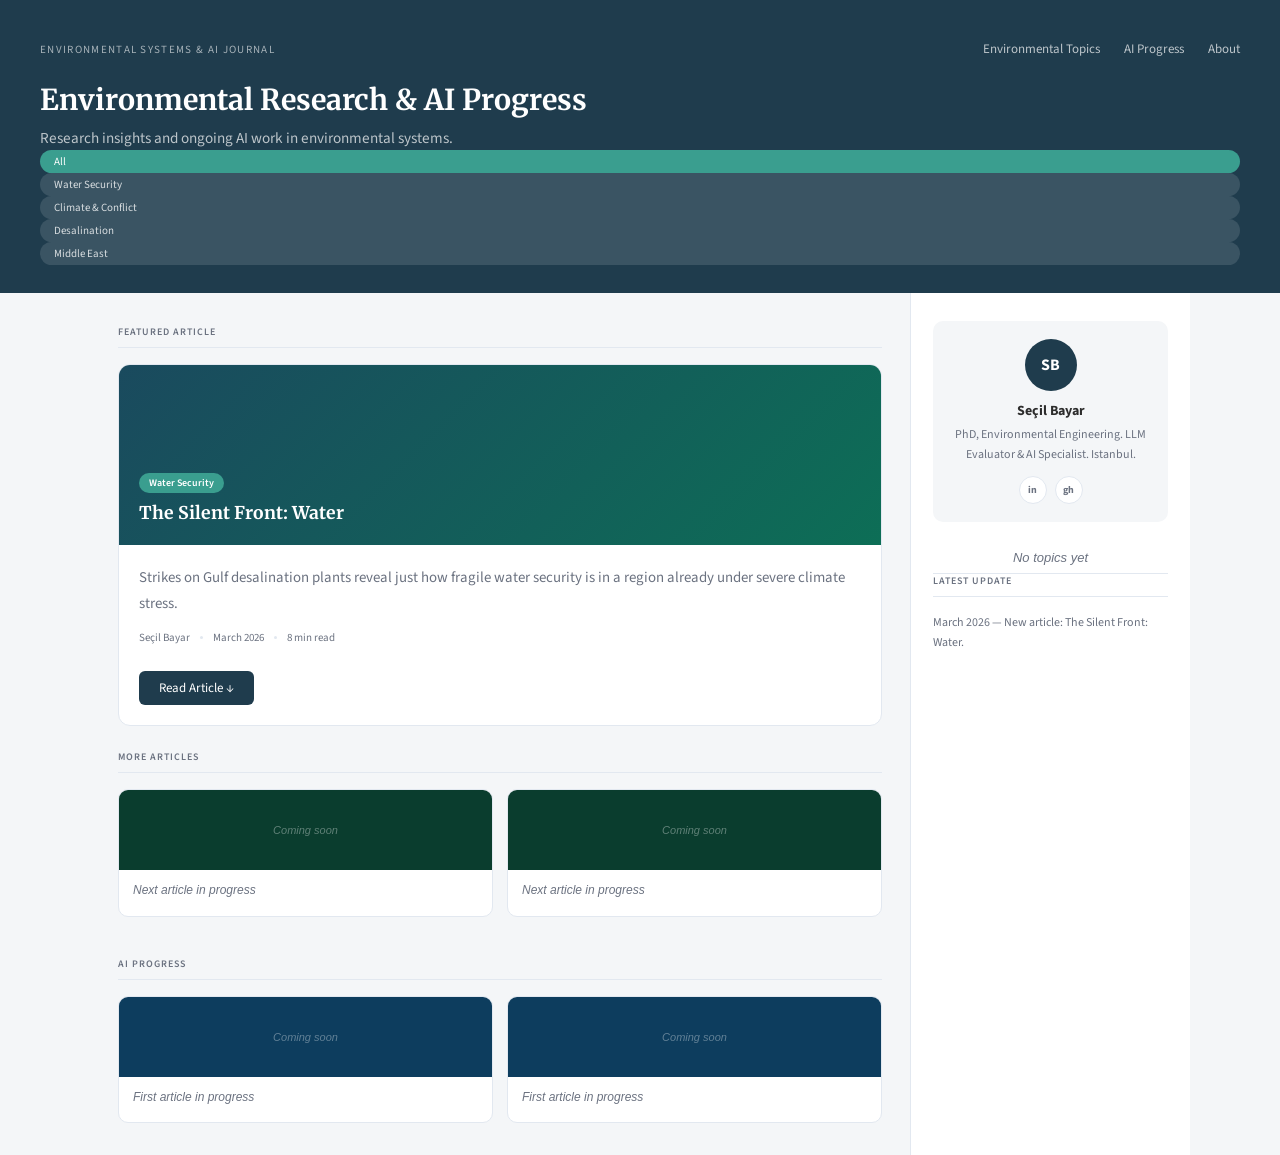
==== commit 3653ee13: "Update blog.html" ====
--- a/blog.html
+++ b/blog.html
@@ -20,9 +20,9 @@
       </nav>
     </div>
   </div>
-  <h1>Environmental Research Briefs</h1>
-  <p>Selected news, research highlights, and scientific developments in environmental systems — through an AI-informed lens.</p>
-  <div class="filter-row">
+ <h1>Environmental Research & AI Progress</h1>
+<p>Research insights and ongoing AI work in environmental systems.</p>
+ 
     <div class="filter-pill active">All</div>
     <div class="filter-pill">Water Security</div>
     <div class="filter-pill">Climate & Conflict</div>
@@ -220,12 +220,9 @@
       </div>
     </div>
     <div class="topics-box">
-      <div class="section-label">Topics</div>
-      <div class="topic-item"><span>Water Security</span><span class="topic-count">1</span></div>
-      <div class="topic-item"><span>Climate &amp; Conflict</span><span class="topic-count">1</span></div>
-      <div class="topic-item"><span>Desalination</span><span class="topic-count">1</span></div>
-      <div class="topic-item"><span>AI Tools</span><span class="topic-count">0</span></div>
-    </div>
+   <div class="topic-item" style="justify-content:center;color:var(--text-muted);font-style:italic;">
+  No topics yet
+</div>   
     <div class="section-label">Latest Update</div>
     <div class="update-box">March 2026 — New article: The Silent Front: Water.</div>
   </div>
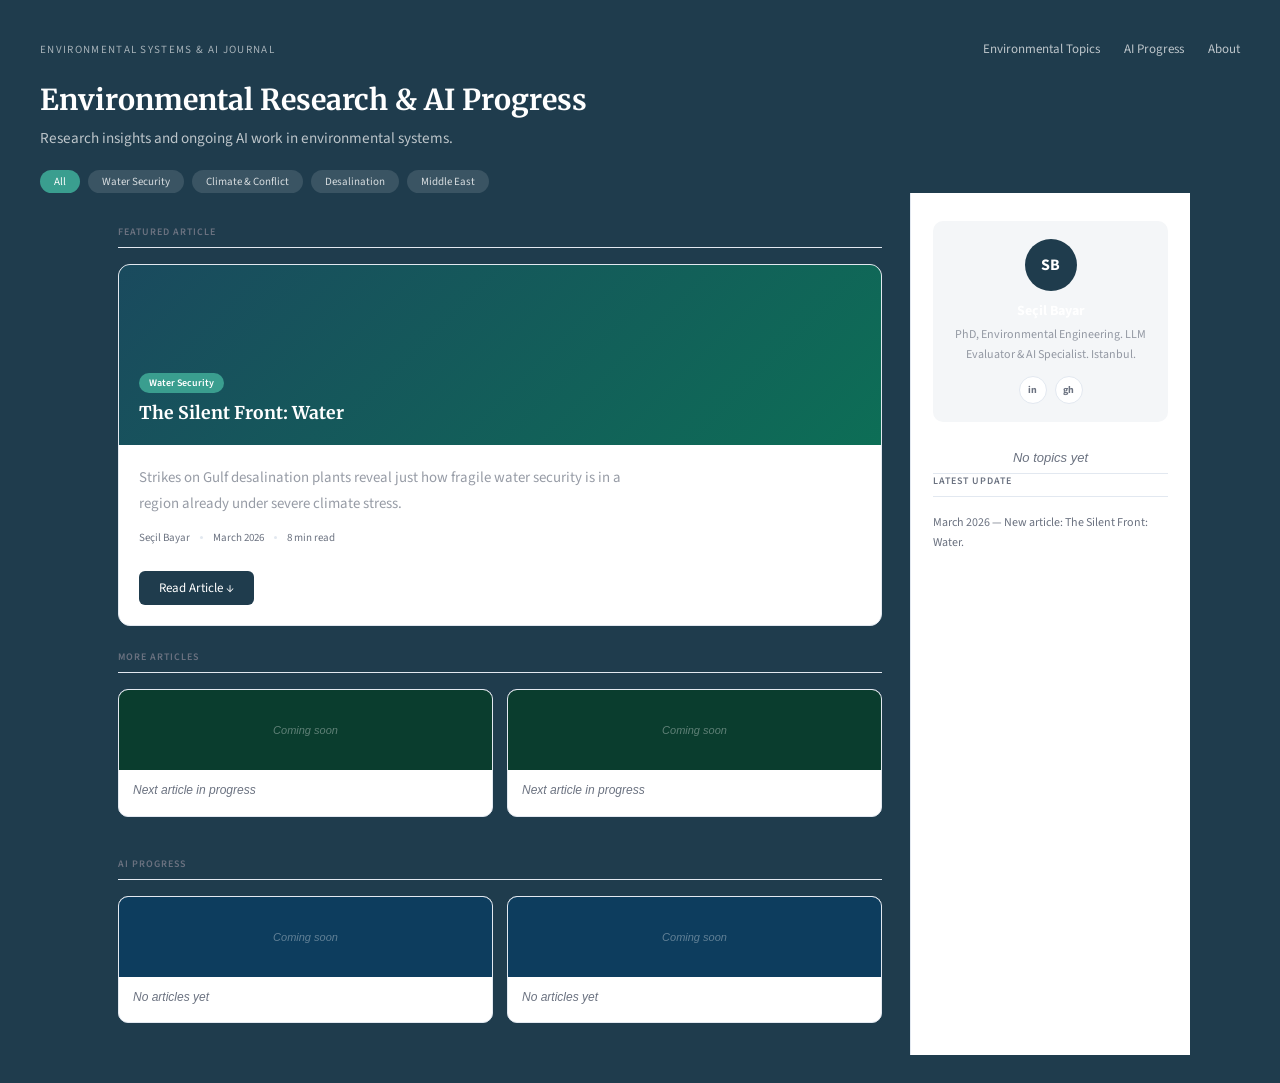
==== commit b74d3075: "Update blog.html" ====
--- a/blog.html
+++ b/blog.html
@@ -23,12 +23,13 @@
  <h1>Environmental Research & AI Progress</h1>
 <p>Research insights and ongoing AI work in environmental systems.</p>
  
-    <div class="filter-pill active">All</div>
-    <div class="filter-pill">Water Security</div>
-    <div class="filter-pill">Climate & Conflict</div>
-    <div class="filter-pill">Desalination</div>
-    <div class="filter-pill">Middle East</div>
-  </div>
+  <div class="filter-row">
+  <div class="filter-pill active">All</div>
+  <div class="filter-pill">Water Security</div>
+  <div class="filter-pill">Climate & Conflict</div>
+  <div class="filter-pill">Desalination</div>
+  <div class="filter-pill">Middle East</div>
+ 
 </div>
 
 <div class="body-wrap">
@@ -193,7 +194,7 @@
             <span style="color:rgba(255,255,255,0.35);font-size:11px;font-style:italic;">Coming soon</span>
           </div>
           <div class="small-card-body">
-            <h4 style="color:var(--text-muted);font-weight:400;font-style:italic;font-size:12px;">First article in progress</h4>
+            <h4 style="color:var(--text-muted);font-weight:400;font-style:italic;font-size:12px;">No articles yet</h4>
           </div>
         </div>
         <div class="small-card">
@@ -201,7 +202,7 @@
             <span style="color:rgba(255,255,255,0.35);font-size:11px;font-style:italic;">Coming soon</span>
           </div>
           <div class="small-card-body">
-            <h4 style="color:var(--text-muted);font-weight:400;font-style:italic;font-size:12px;">First article in progress</h4>
+            <h4 style="color:var(--text-muted);font-weight:400;font-style:italic;font-size:12px;">No articles yet</h4>
           </div>
         </div>
       </div>
--- a/css/style.css
+++ b/css/style.css
@@ -1,4 +1,6 @@
-:root { --teal-dark:#1f3c4d; --teal-mid:#2a5068; --accent:#3a9e8f; --accent-light:#e6f4f1; --bg:#f4f6f8; --white:#ffffff; --text:#2c2c2c; --text-muted:#6b7280; --border:#e2e8f0; }
+html {
+  scroll-behavior: smooth;
+}:root { --teal-dark:#1f3c4d; --teal-mid:#2a5068; --accent:#3a9e8f; --accent-light:#e6f4f1; --bg:#f4f6f8; --white:#ffffff; --text:#2c2c2c; --text-muted:#6b7280; --border:#e2e8f0; }
 * { box-sizing:border-box; margin:0; padding:0; }
 body { font-family:'Source Sans 3',sans-serif; background:var(--bg); color:var(--text); }
 .header { background:var(--teal-dark); color:white; padding:40px 40px 28px; }
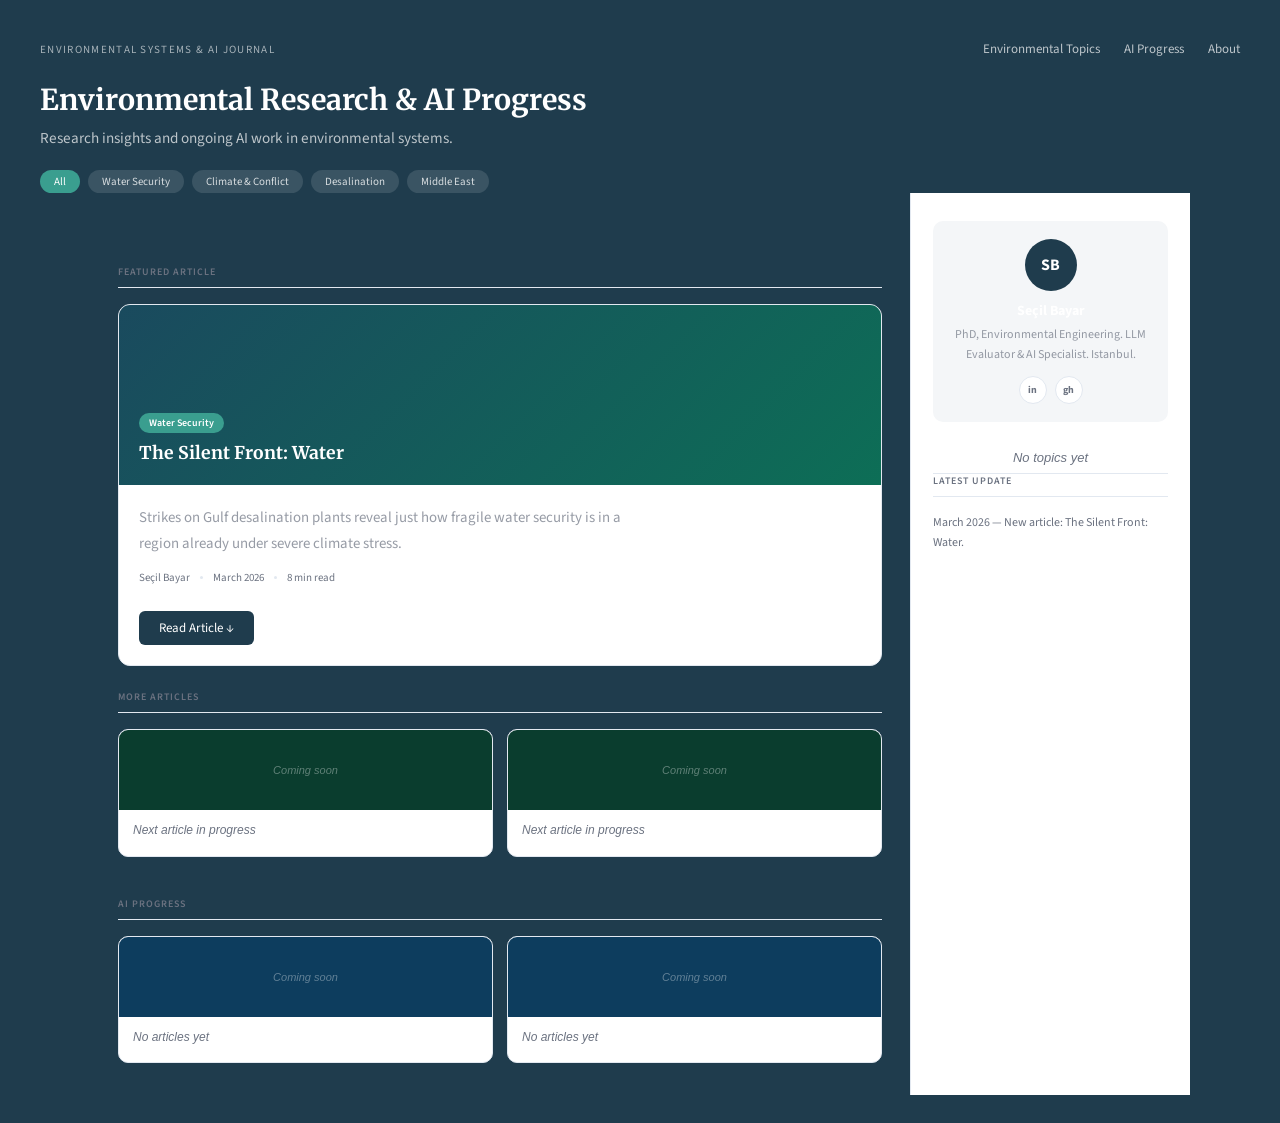
==== commit 1571f6f2: "Update blog.html" ====
--- a/blog.html
+++ b/blog.html
@@ -35,7 +35,7 @@
 <div class="body-wrap">
   <div class="main-col">
 
-    <div id="section-env">
+    <div id="section-ai" style="margin-top:40px;">
       <div class="section-label">Featured Article</div>
 
       <div class="featured-card">
--- a/css/style.css
+++ b/css/style.css
@@ -3,7 +3,14 @@
 }:root { --teal-dark:#1f3c4d; --teal-mid:#2a5068; --accent:#3a9e8f; --accent-light:#e6f4f1; --bg:#f4f6f8; --white:#ffffff; --text:#2c2c2c; --text-muted:#6b7280; --border:#e2e8f0; }
 * { box-sizing:border-box; margin:0; padding:0; }
 body { font-family:'Source Sans 3',sans-serif; background:var(--bg); color:var(--text); }
-.header { background:var(--teal-dark); color:white; padding:40px 40px 28px; }
+.header {
+  background:var(--teal-dark);
+  color:white;
+  padding:40px 40px 28px;
+  position: sticky;
+  top: 0;
+  z-index: 1000;
+}
 .header-top { display:flex; justify-content:space-between; align-items:center; margin-bottom:24px; flex-wrap:wrap; gap:12px; }
 .logo { font-size:11px; letter-spacing:0.12em; opacity:0.6; text-transform:uppercase; }
 .header-right { display:flex; align-items:center; gap:24px; }
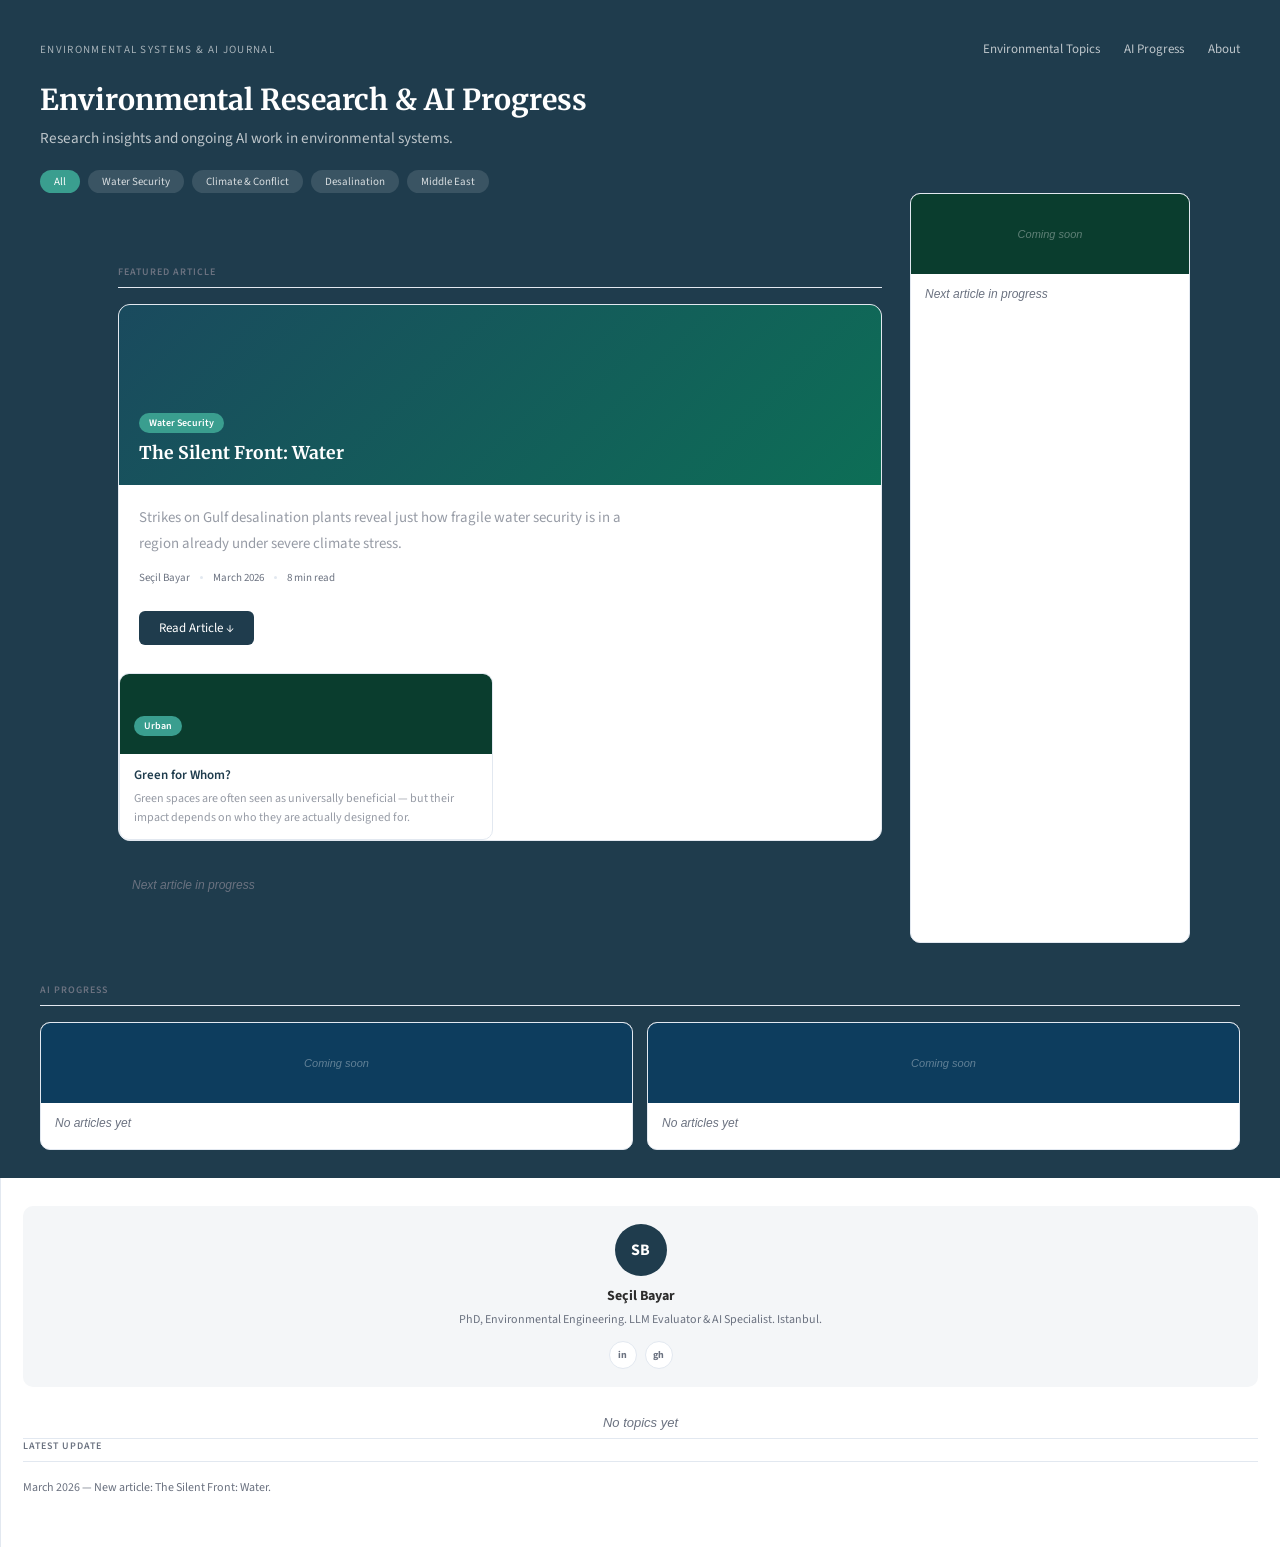
==== commit bf60d9b6: "Update blog.html" ====
--- a/blog.html
+++ b/blog.html
@@ -55,7 +55,19 @@
           <br>
           <button class="read-more-btn" onclick="toggleArticle(this)">Read Article ↓</button>
         </div>
-
+        <div class="card-grid">
+
+  <div class="small-card">
+    <div class="small-card-img green">
+      <span class="tag">Urban</span>
+    </div>
+    <div class="small-card-body">
+      <h4>Green for Whom?</h4>
+      <p>Green spaces are often seen as universally beneficial — but their impact depends on who they are actually designed for.</p>
+    </div>
+  </div>
+
+</div>
         <div class="article-content" id="article-main">
 
           <h2>The Gulf's Paradox</h2>
@@ -166,12 +178,6 @@
       </div>
     </div>
 
-    <div class="section-label" style="margin-top:8px;">More Articles</div>
-    <div class="card-grid">
-      <div class="small-card">
-        <div class="small-card-img green" style="align-items:center;justify-content:center;">
-          <span style="color:rgba(255,255,255,0.35);font-size:11px;font-style:italic;">Coming soon</span>
-        </div>
         <div class="small-card-body">
           <h4 style="color:var(--text-muted);font-weight:400;font-style:italic;font-size:12px;">Next article in progress</h4>
         </div>
